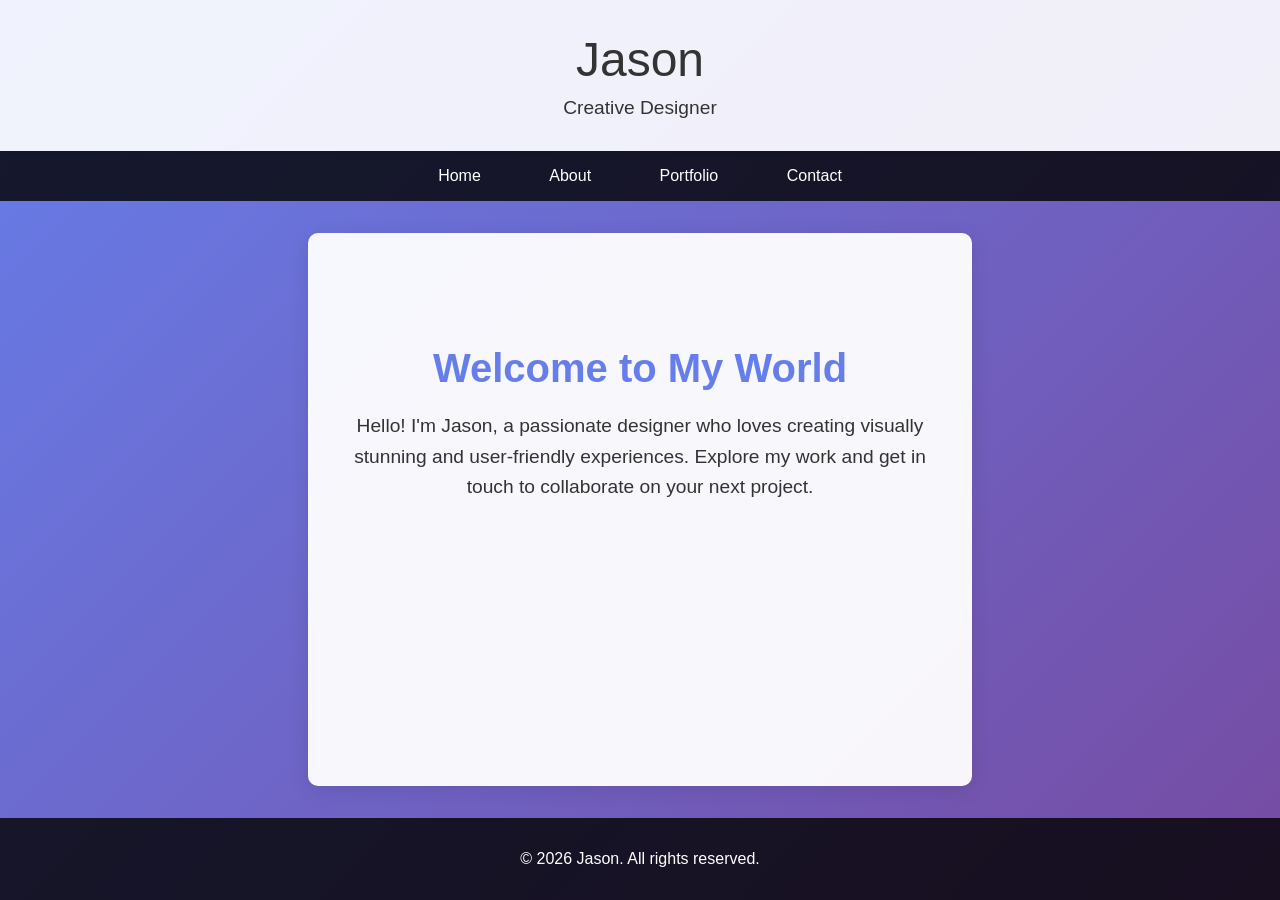
==== index.html @ 3ec3a004 "first commit" ====
<!DOCTYPE html>
<html lang="en">
<head>
    <meta charset="UTF-8">
    <meta name="viewport" content="width=device-width, initial-scale=1.0">
    <title>Jason - Creative Designer</title>
    <link rel="stylesheet" href="styles/styles.css">
</head>
<body>
    <header>
        <h1>Jason</h1>
        <p>Creative Designer</p>
    </header>
    <nav>
        <a href="index.html">Home</a>
        <a href="pages/about.html">About</a>
        <a href="pages/portfolio.html">Portfolio</a>
        <a href="pages/contact.html">Contact</a>
    </nav>
    <main>
        <section class="hero">
            <h2>Welcome to My World</h2>
            <p>Hello! I'm Jason, a passionate designer who loves creating visually stunning and user-friendly experiences. Explore my work and get in touch to collaborate on your next project.</p>
        </section>
    </main>
    <footer>
        <p>&copy; 2026 Jason. All rights reserved.</p>
    </footer>
</body>
</html>
---- styles/styles.css ----
body {
    font-family: 'Segoe UI', Tahoma, Geneva, Verdana, sans-serif;
    margin: 0;
    padding: 0;
    background: linear-gradient(135deg, #667eea 0%, #764ba2 100%);
    color: #333;
    min-height: 100vh;
    display: flex;
    flex-direction: column;
}

header {
    background-color: rgba(255, 255, 255, 0.9);
    color: #333;
    padding: 2em;
    text-align: center;
    box-shadow: 0 2px 10px rgba(0,0,0,0.1);
}

header h1 {
    margin: 0;
    font-size: 3em;
    font-weight: 300;
}

header p {
    font-size: 1.2em;
    margin: 0.5em 0 0 0;
}

nav {
    background-color: rgba(0, 0, 0, 0.8);
    padding: 1em;
    text-align: center;
}

nav a {
    color: white;
    margin: 0 2em;
    text-decoration: none;
    font-weight: 500;
    transition: color 0.3s;
}

nav a:hover {
    color: #667eea;
}

main {
    flex: 1;
    padding: 3em 2em;
    max-width: 1200px;
    margin: 0 auto;
    background-color: rgba(255, 255, 255, 0.95);
    border-radius: 10px;
    margin: 2em auto;
    box-shadow: 0 4px 20px rgba(0,0,0,0.1);
}

footer {
    background-color: rgba(0, 0, 0, 0.8);
    color: white;
    text-align: center;
    padding: 1em;
    margin-top: auto;
}

/* Home Page */
.hero {
    text-align: center;
    padding: 2em 0;
}

.hero h2 {
    font-size: 2.5em;
    margin-bottom: 0.5em;
    color: #667eea;
}

.hero p {
    font-size: 1.2em;
    line-height: 1.6;
    max-width: 600px;
    margin: 0 auto;
}

/* About Page */
.about {
    text-align: center;
    padding: 2em 0;
}

.about h2 {
    font-size: 2.5em;
    margin-bottom: 1em;
    color: #667eea;
}

.about p {
    font-size: 1.1em;
    line-height: 1.6;
    max-width: 800px;
    margin: 0 auto 1em;
}

/* Portfolio Page */
.portfolio {
    text-align: center;
}

.portfolio h2 {
    font-size: 2.5em;
    margin-bottom: 2em;
    color: #667eea;
}

.project {
    margin-bottom: 2em;
    padding: 1em;
    border: 1px solid #ddd;
    border-radius: 5px;
    background-color: #f9f9f9;
}

.project h3 {
    color: #667eea;
}

.project p {
    line-height: 1.6;
}

/* Contact Page */
.contact {
    text-align: center;
    padding: 2em 0;
}

.contact h2 {
    font-size: 2.5em;
    margin-bottom: 1em;
    color: #667eea;
}

.contact p {
    font-size: 1.1em;
    line-height: 1.6;
    margin-bottom: 2em;
}

.contact-info {
    display: inline-block;
    text-align: left;
    background-color: #f9f9f9;
    padding: 2em;
    border-radius: 5px;
    box-shadow: 0 2px 10px rgba(0,0,0,0.1);
}

.contact-info p {
    margin: 0.5em 0;
}

.contact-info a {
    color: #667eea;
    text-decoration: none;
}

.contact-info a:hover {
    text-decoration: underline;
}
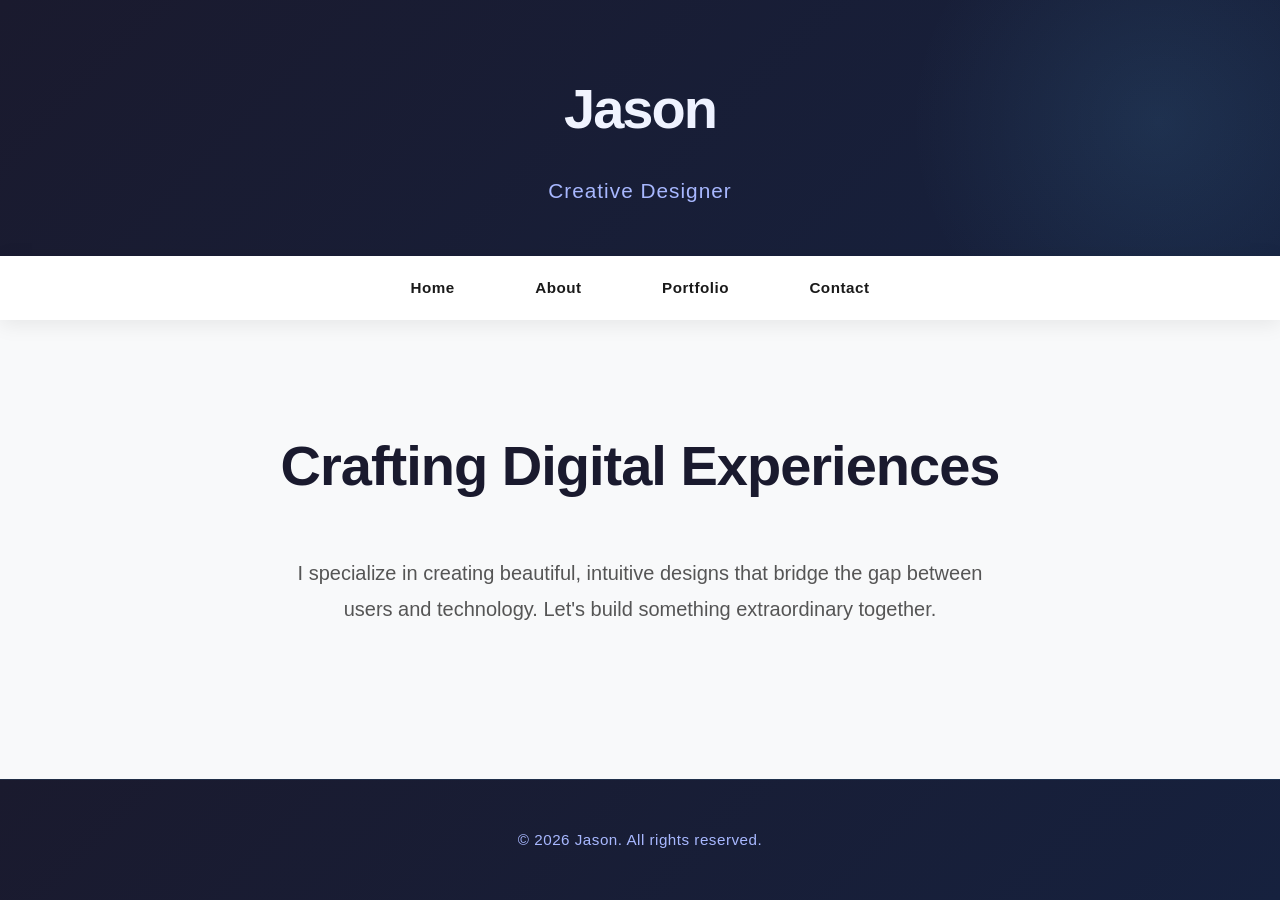
==== commit 01d344ff: "Revamp content and styles across main pages for improved clarity and aesthetics" ====
--- a/index.html
+++ b/index.html
@@ -19,8 +19,8 @@
     </nav>
     <main>
         <section class="hero">
-            <h2>Welcome to My World</h2>
-            <p>Hello! I'm Jason, a passionate designer who loves creating visually stunning and user-friendly experiences. Explore my work and get in touch to collaborate on your next project.</p>
+            <h2>Crafting Digital Experiences</h2>
+            <p>I specialize in creating beautiful, intuitive designs that bridge the gap between users and technology. Let's build something extraordinary together.</p>
         </section>
     </main>
     <footer>
--- a/styles/styles.css
+++ b/styles/styles.css
@@ -1,87 +1,157 @@
-body {
-    font-family: 'Segoe UI', Tahoma, Geneva, Verdana, sans-serif;
+* {
     margin: 0;
     padding: 0;
-    background: linear-gradient(135deg, #667eea 0%, #764ba2 100%);
-    color: #333;
+    box-sizing: border-box;
+}
+
+body {
+    font-family: 'Inter', -apple-system, BlinkMacSystemFont, 'Segoe UI', sans-serif;
+    background-color: #f8f9fa;
+    color: #1a1a1a;
     min-height: 100vh;
     display: flex;
     flex-direction: column;
+    line-height: 1.6;
 }
 
 header {
-    background-color: rgba(255, 255, 255, 0.9);
-    color: #333;
-    padding: 2em;
-    text-align: center;
-    box-shadow: 0 2px 10px rgba(0,0,0,0.1);
+    background: linear-gradient(135deg, #1a1a2e 0%, #16213e 100%);
+    color: white;
+    padding: 4em 2em 3em;
+    text-align: center;
+    box-shadow: 0 10px 40px rgba(0, 0, 0, 0.1);
+    position: relative;
+    overflow: hidden;
+}
+
+header::before {
+    content: '';
+    position: absolute;
+    top: -50%;
+    right: -10%;
+    width: 500px;
+    height: 500px;
+    background: radial-gradient(circle, rgba(100, 200, 255, 0.1) 0%, transparent 70%);
+    border-radius: 50%;
 }
 
 header h1 {
     margin: 0;
-    font-size: 3em;
-    font-weight: 300;
+    font-size: 3.5em;
+    font-weight: 700;
+    letter-spacing: -2px;
+    position: relative;
+    z-index: 1;
+    background: linear-gradient(135deg, #ffffff 0%, #e0e7ff 100%);
+    -webkit-background-clip: text;
+    -webkit-text-fill-color: transparent;
+    background-clip: text;
 }
 
 header p {
-    font-size: 1.2em;
-    margin: 0.5em 0 0 0;
+    font-size: 1.3em;
+    margin: 1em 0 0 0;
+    color: #a8b8ff;
+    font-weight: 300;
+    letter-spacing: 1px;
+    position: relative;
+    z-index: 1;
 }
 
 nav {
-    background-color: rgba(0, 0, 0, 0.8);
-    padding: 1em;
-    text-align: center;
+    background-color: rgba(255, 255, 255, 1);
+    padding: 1.2em 2em;
+    text-align: center;
+    box-shadow: 0 4px 20px rgba(0, 0, 0, 0.08);
+    position: sticky;
+    top: 0;
+    z-index: 100;
 }
 
 nav a {
-    color: white;
-    margin: 0 2em;
+    color: #1a1a1a;
+    margin: 0 2.5em;
     text-decoration: none;
-    font-weight: 500;
-    transition: color 0.3s;
-}
-
-nav a:hover {
-    color: #667eea;
+    font-weight: 600;
+    font-size: 0.95em;
+    transition: all 0.3s cubic-bezier(0.4, 0, 0.2, 1);
+    position: relative;
+    letter-spacing: 0.5px;
+}
+
+nav a::after {
+    content: '';
+    position: absolute;
+    bottom: -4px;
+    left: 50%;
+    width: 0;
+    height: 2px;
+    background: linear-gradient(135deg, #64c8ff 0%, #7c3aed 100%);
+    transition: width 0.3s cubic-bezier(0.4, 0, 0.2, 1), left 0.3s cubic-bezier(0.4, 0, 0.2, 1);
+    transform: translateX(-50%);
+}
+
+nav a:hover::after {
+    width: 100%;
+    left: 50%;
 }
 
 main {
     flex: 1;
+    padding: 4em 2em;
+    max-width: 1100px;
+    margin: 0 auto;
+    width: 100%;
+    animation: fadeIn 0.6s ease-out;
+}
+
+@keyframes fadeIn {
+    from {
+        opacity: 0;
+        transform: translateY(20px);
+    }
+    to {
+        opacity: 1;
+        transform: translateY(0);
+    }
+}
+
+footer {
+    background: linear-gradient(135deg, #1a1a2e 0%, #16213e 100%);
+    color: #a8b8ff;
+    text-align: center;
     padding: 3em 2em;
-    max-width: 1200px;
-    margin: 0 auto;
-    background-color: rgba(255, 255, 255, 0.95);
-    border-radius: 10px;
-    margin: 2em auto;
-    box-shadow: 0 4px 20px rgba(0,0,0,0.1);
-}
-
-footer {
-    background-color: rgba(0, 0, 0, 0.8);
-    color: white;
-    text-align: center;
-    padding: 1em;
     margin-top: auto;
+    border-top: 1px solid rgba(100, 200, 255, 0.1);
+}
+
+footer p {
+    font-size: 0.95em;
+    letter-spacing: 0.5px;
 }
 
 /* Home Page */
 .hero {
     text-align: center;
-    padding: 2em 0;
+    padding: 3em 0;
 }
 
 .hero h2 {
-    font-size: 2.5em;
-    margin-bottom: 0.5em;
-    color: #667eea;
+    font-size: 3.5em;
+    margin-bottom: 1em;
+    color: #1a1a2e;
+    font-weight: 700;
+    letter-spacing: -1px;
+    line-height: 1.2;
 }
 
 .hero p {
-    font-size: 1.2em;
-    line-height: 1.6;
-    max-width: 600px;
+    font-size: 1.25em;
+    line-height: 1.8;
+    max-width: 700px;
     margin: 0 auto;
+    color: #555;
+    font-weight: 300;
 }
 
 /* About Page */
@@ -91,16 +161,20 @@
 }
 
 .about h2 {
-    font-size: 2.5em;
-    margin-bottom: 1em;
-    color: #667eea;
+    font-size: 3.5em;
+    margin-bottom: 2em;
+    color: #1a1a2e;
+    font-weight: 700;
+    letter-spacing: -1px;
 }
 
 .about p {
     font-size: 1.1em;
-    line-height: 1.6;
+    line-height: 1.8;
     max-width: 800px;
-    margin: 0 auto 1em;
+    margin: 0 auto 1.5em;
+    color: #555;
+    font-weight: 300;
 }
 
 /* Portfolio Page */
@@ -109,25 +183,49 @@
 }
 
 .portfolio h2 {
-    font-size: 2.5em;
-    margin-bottom: 2em;
-    color: #667eea;
+    font-size: 3.5em;
+    margin-bottom: 3em;
+    color: #1a1a2e;
+    font-weight: 700;
+    letter-spacing: -1px;
+}
+
+.projects-grid {
+    display: grid;
+    grid-template-columns: repeat(auto-fit, minmax(350px, 1fr));
+    gap: 2.5em;
+    margin-top: 2em;
 }
 
 .project {
-    margin-bottom: 2em;
-    padding: 1em;
-    border: 1px solid #ddd;
-    border-radius: 5px;
-    background-color: #f9f9f9;
+    background: white;
+    padding: 2.5em;
+    border-radius: 12px;
+    box-shadow: 0 4px 20px rgba(0, 0, 0, 0.08);
+    transition: all 0.3s cubic-bezier(0.4, 0, 0.2, 1);
+    border: 1px solid rgba(100, 200, 255, 0.1);
+    text-align: left;
+}
+
+.project:hover {
+    transform: translateY(-8px);
+    box-shadow: 0 12px 40px rgba(0, 0, 0, 0.15);
+    border-color: rgba(100, 200, 255, 0.3);
 }
 
 .project h3 {
-    color: #667eea;
+    color: #1a1a2e;
+    font-size: 1.4em;
+    font-weight: 700;
+    margin-bottom: 1em;
+    letter-spacing: -0.5px;
 }
 
 .project p {
-    line-height: 1.6;
+    line-height: 1.8;
+    color: #666;
+    font-size: 1em;
+    font-weight: 300;
 }
 
 /* Contact Page */
@@ -137,35 +235,54 @@
 }
 
 .contact h2 {
-    font-size: 2.5em;
-    margin-bottom: 1em;
-    color: #667eea;
+    font-size: 3.5em;
+    margin-bottom: 1.5em;
+    color: #1a1a2e;
+    font-weight: 700;
+    letter-spacing: -1px;
 }
 
 .contact p {
-    font-size: 1.1em;
-    line-height: 1.6;
-    margin-bottom: 2em;
+    font-size: 1.15em;
+    line-height: 1.8;
+    margin-bottom: 3em;
+    color: #666;
+    font-weight: 300;
+    max-width: 700px;
+    margin-left: auto;
+    margin-right: auto;
 }
 
 .contact-info {
     display: inline-block;
     text-align: left;
-    background-color: #f9f9f9;
-    padding: 2em;
-    border-radius: 5px;
-    box-shadow: 0 2px 10px rgba(0,0,0,0.1);
+    background: white;
+    padding: 3em;
+    border-radius: 12px;
+    box-shadow: 0 4px 20px rgba(0, 0, 0, 0.08);
+    border: 1px solid rgba(100, 200, 255, 0.1);
+    min-width: 350px;
 }
 
 .contact-info p {
-    margin: 0.5em 0;
+    margin: 1.2em 0;
+    font-size: 1.05em;
+    color: #555;
+}
+
+.contact-info strong {
+    color: #1a1a2e;
+    font-weight: 700;
 }
 
 .contact-info a {
-    color: #667eea;
+    color: #7c3aed;
     text-decoration: none;
+    font-weight: 600;
+    transition: all 0.3s ease;
 }
 
 .contact-info a:hover {
+    color: #64c8ff;
     text-decoration: underline;
 }
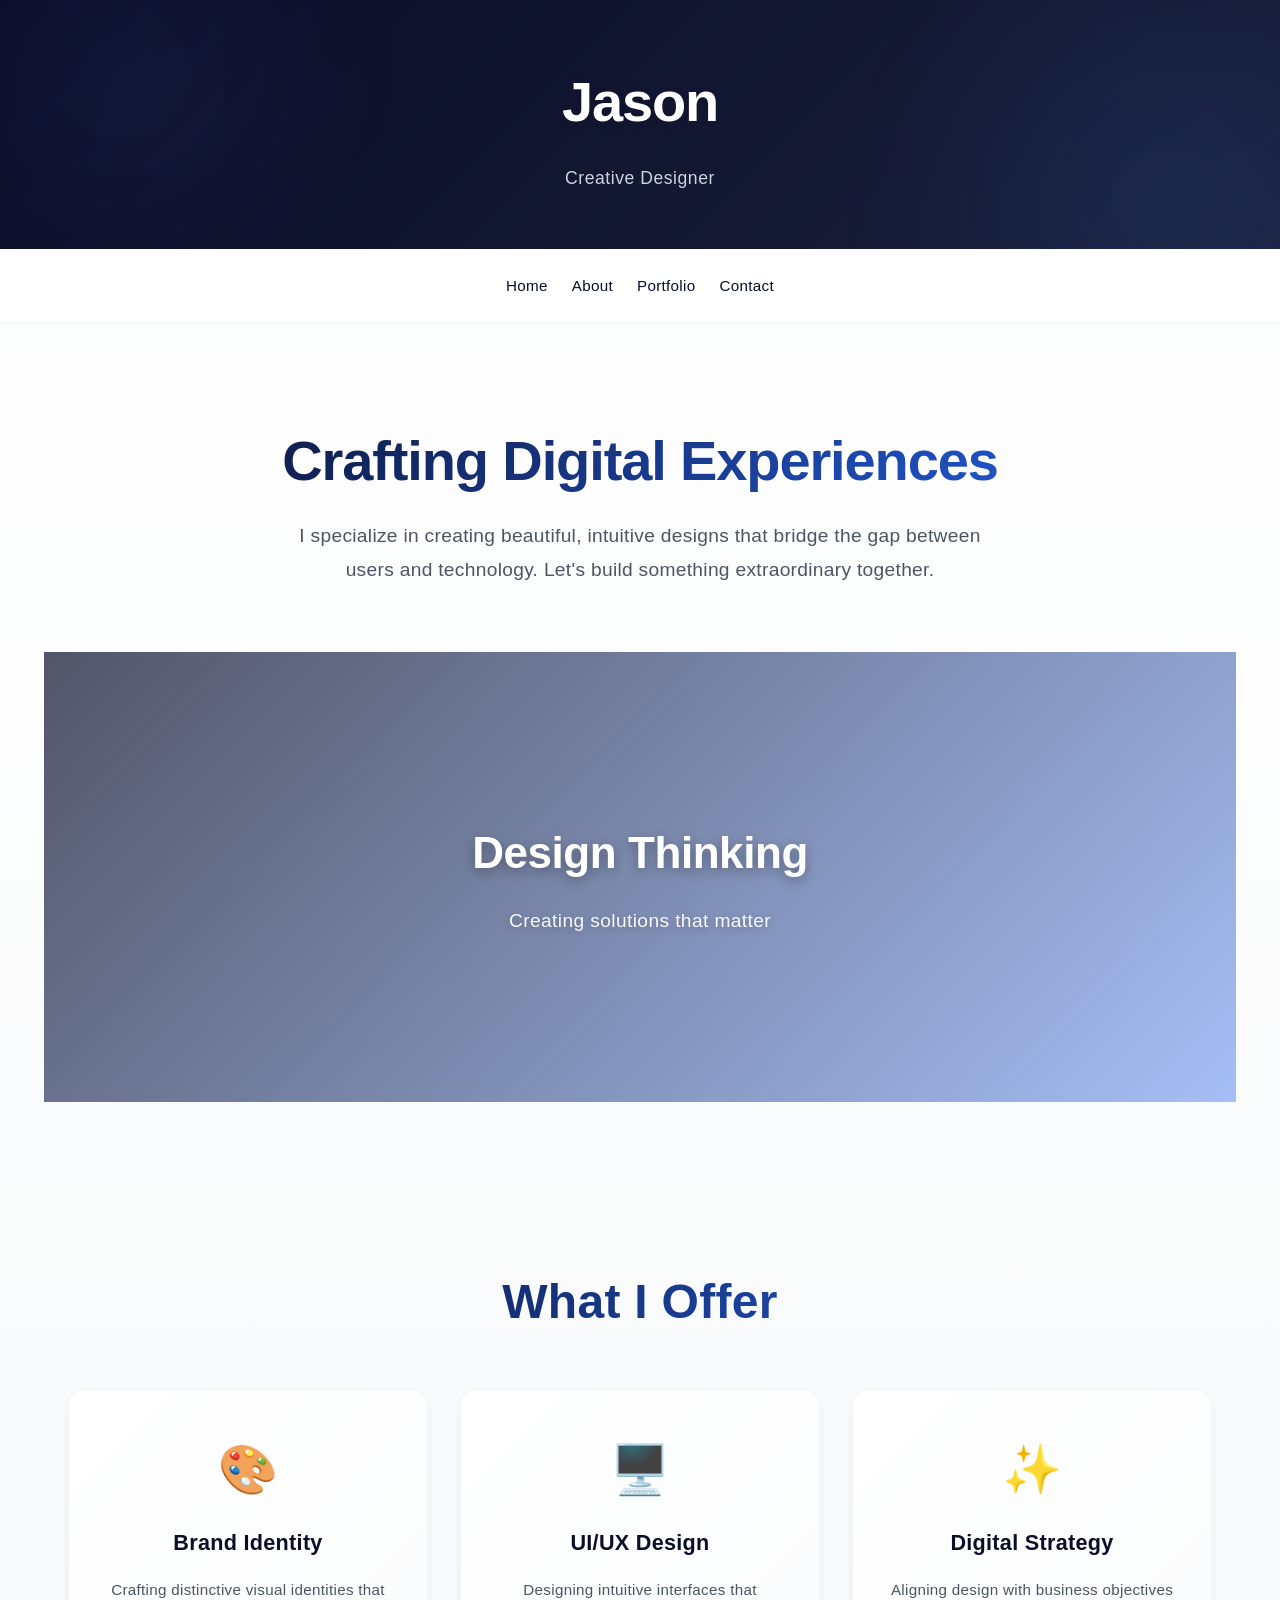
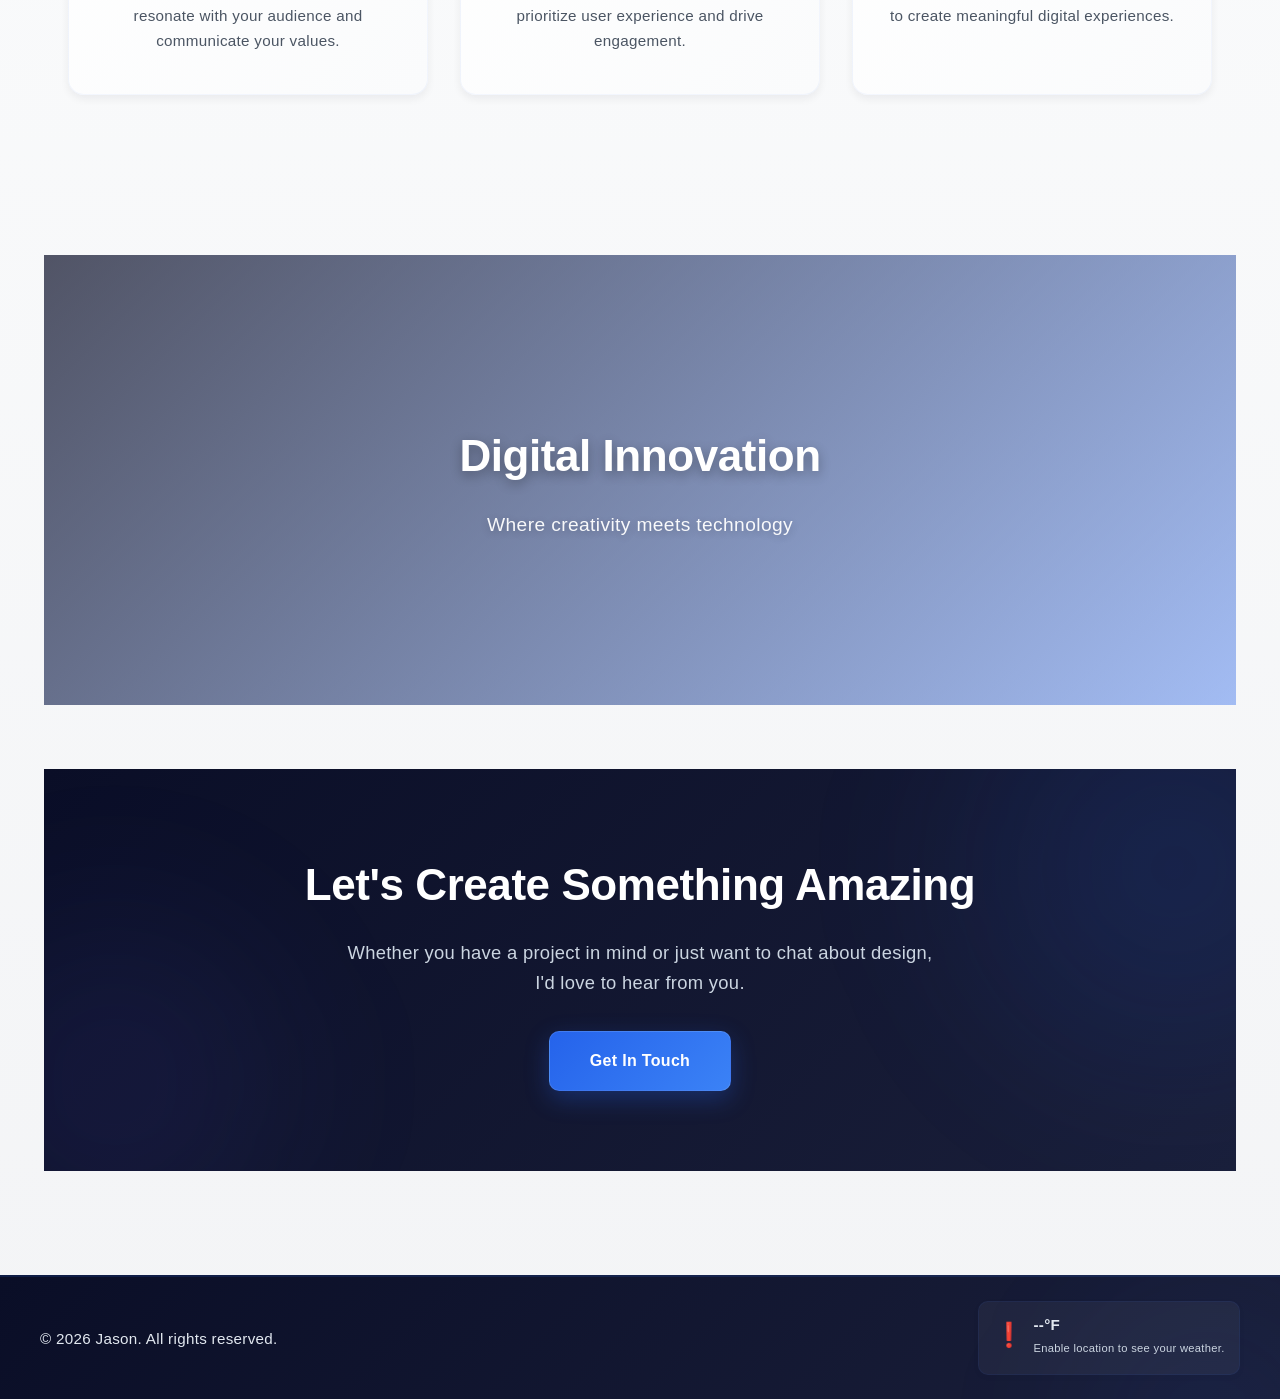
==== commit 96d895bd: "feat: enhance styles and add parallax scrolling effect - Updated CSS variables for improved color sc" ====
--- a/index.html
+++ b/index.html
@@ -22,9 +22,57 @@
             <h2>Crafting Digital Experiences</h2>
             <p>I specialize in creating beautiful, intuitive designs that bridge the gap between users and technology. Let's build something extraordinary together.</p>
         </section>
+
+        <!-- Parallax Section 1 -->
+        <section class="parallax-section" style="background-image: url('https://images.unsplash.com/photo-1561070791-2526d30994b5?w=1200&h=600&fit=crop');">
+            <div class="parallax-overlay"></div>
+            <div class="parallax-content">
+                <h3>Design Thinking</h3>
+                <p>Creating solutions that matter</p>
+            </div>
+        </section>
+
+        <!-- Services Overview -->
+        <section class="services-overview">
+            <h2>What I Offer</h2>
+            <div class="services-grid">
+                <div class="service-card">
+                    <div class="service-icon">🎨</div>
+                    <h3>Brand Identity</h3>
+                    <p>Crafting distinctive visual identities that resonate with your audience and communicate your values.</p>
+                </div>
+                <div class="service-card">
+                    <div class="service-icon">🖥️</div>
+                    <h3>UI/UX Design</h3>
+                    <p>Designing intuitive interfaces that prioritize user experience and drive engagement.</p>
+                </div>
+                <div class="service-card">
+                    <div class="service-icon">✨</div>
+                    <h3>Digital Strategy</h3>
+                    <p>Aligning design with business objectives to create meaningful digital experiences.</p>
+                </div>
+            </div>
+        </section>
+
+        <!-- Parallax Section 2 -->
+        <section class="parallax-section" style="background-image: url('https://images.unsplash.com/photo-1552664730-d307ca884978?w=1200&h=600&fit=crop');">
+            <div class="parallax-overlay"></div>
+            <div class="parallax-content">
+                <h3>Digital Innovation</h3>
+                <p>Where creativity meets technology</p>
+            </div>
+        </section>
+
+        <!-- CTA Section -->
+        <section class="cta-section">
+            <h2>Let's Create Something Amazing</h2>
+            <p>Whether you have a project in mind or just want to chat about design, I'd love to hear from you.</p>
+            <a href="pages/contact.html" class="cta-button">Get In Touch</a>
+        </section>
     </main>
-    <footer>
-        <p>&copy; 2026 Jason. All rights reserved.</p>
-    </footer>
+
+    <div id="footer-placeholder"></div>
+    <script src="scripts/footer-loader.js" defer></script>
+    <script src="scripts/parallax.js" defer></script>
 </body>
 </html>
--- a/styles/styles.css
+++ b/styles/styles.css
@@ -1,25 +1,47 @@
+:root {
+    --primary: #ffffff;
+    --secondary: #fafbfc;
+    --accent: #2563eb;
+    --accent-light: #3b82f6;
+    --accent-subtle: #eff6ff;
+    --text-primary: #0a0e27;
+    --text-secondary: #4b5563;
+    --text-tertiary: #7a8290;
+    --border: #e5e7eb;
+    --border-light: #f3f4f6;
+    --shadow-sm: 0 1px 2px 0 rgba(10, 14, 39, 0.03);
+    --shadow-md: 0 4px 8px rgba(10, 14, 39, 0.06);
+    --shadow-lg: 0 12px 24px rgba(10, 14, 39, 0.1);
+    --shadow-xl: 0 20px 40px rgba(10, 14, 39, 0.12);
+    --transition: all 0.35s cubic-bezier(0.4, 0, 0.2, 1);
+}
+
 * {
     margin: 0;
     padding: 0;
     box-sizing: border-box;
 }
 
+html {
+    scroll-behavior: smooth;
+}
+
 body {
-    font-family: 'Inter', -apple-system, BlinkMacSystemFont, 'Segoe UI', sans-serif;
-    background-color: #f8f9fa;
-    color: #1a1a1a;
+    font-family: -apple-system, BlinkMacSystemFont, 'Segoe UI', 'Roboto', 'Helvetica Neue', sans-serif;
+    background: linear-gradient(180deg, #ffffff 0%, #f9fafb 50%, #f3f4f6 100%);
+    color: var(--text-primary);
     min-height: 100vh;
     display: flex;
     flex-direction: column;
-    line-height: 1.6;
+    line-height: 1.65;
+    letter-spacing: 0.3px;
 }
 
 header {
-    background: linear-gradient(135deg, #1a1a2e 0%, #16213e 100%);
+    background: linear-gradient(135deg, #0a0e27 0%, #1a1f3a 100%);
     color: white;
-    padding: 4em 2em 3em;
-    text-align: center;
-    box-shadow: 0 10px 40px rgba(0, 0, 0, 0.1);
+    padding: 3.5rem 1.5rem;
+    text-align: center;
     position: relative;
     overflow: hidden;
 }
@@ -27,154 +49,186 @@
 header::before {
     content: '';
     position: absolute;
-    top: -50%;
-    right: -10%;
+    top: -40%;
+    right: -15%;
+    width: 600px;
+    height: 600px;
+    background: radial-gradient(circle, rgba(59, 130, 246, 0.12) 0%, transparent 70%);
+    border-radius: 50%;
+    filter: blur(40px);
+}
+
+header::after {
+    content: '';
+    position: absolute;
+    bottom: -30%;
+    left: -10%;
     width: 500px;
     height: 500px;
-    background: radial-gradient(circle, rgba(100, 200, 255, 0.1) 0%, transparent 70%);
+    background: radial-gradient(circle, rgba(99, 102, 241, 0.08) 0%, transparent 70%);
     border-radius: 50%;
+    filter: blur(40px);
 }
 
 header h1 {
     margin: 0;
-    font-size: 3.5em;
-    font-weight: 700;
-    letter-spacing: -2px;
+    font-size: clamp(2rem, 5vw, 3.5rem);
+    font-weight: 800;
+    letter-spacing: -0.02em;
     position: relative;
     z-index: 1;
-    background: linear-gradient(135deg, #ffffff 0%, #e0e7ff 100%);
+    color: #ffffff;
+    text-shadow: 0 2px 8px rgba(0, 0, 0, 0.1);
+}
+
+header p {
+    font-size: clamp(0.95rem, 2.5vw, 1.1rem);
+    margin: 1rem 0 0 0;
+    color: #cbd5e1;
+    font-weight: 400;
+    letter-spacing: 0.03em;
+    position: relative;
+    z-index: 1;
+}
+
+nav {
+    background-color: var(--primary);
+    padding: 1rem 1.5rem;
+    box-shadow: var(--shadow-sm);
+    position: sticky;
+    top: 0;
+    z-index: 100;
+    border-bottom: 1px solid var(--border-light);
+    backdrop-filter: blur(10px);
+}
+
+nav {
+    display: flex;
+    justify-content: center;
+    flex-wrap: wrap;
+    gap: 1.5rem;
+}
+
+nav a {
+    color: var(--text-primary);
+    text-decoration: none;
+    font-weight: 500;
+    font-size: 0.95rem;
+    transition: var(--transition);
+    position: relative;
+    padding: 0.5rem 0;
+    letter-spacing: 0.02em;
+}
+
+nav a::after {
+    content: '';
+    position: absolute;
+    bottom: -6px;
+    left: 50%;
+    width: 0;
+    height: 2.5px;
+    background: linear-gradient(90deg, #2563eb 0%, #3b82f6 100%);
+    transition: width 0.35s cubic-bezier(0.4, 0, 0.2, 1), left 0.35s cubic-bezier(0.4, 0, 0.2, 1);
+    transform: translateX(-50%);
+    border-radius: 2px;
+}
+
+nav a:hover {
+    color: var(--accent);
+}
+
+nav a:hover::after {
+    width: 100%;
+    left: 50%;
+}
+
+main {
+    flex: 1;
+    padding: 2.5rem 1.5rem;
+    max-width: 1240px;
+    margin: 0 auto;
+    width: 100%;
+    animation: fadeInUp 0.6s ease-out;
+}
+
+@keyframes fadeInUp {
+    from {
+        opacity: 0;
+        transform: translateY(20px);
+    }
+    to {
+        opacity: 1;
+        transform: translateY(0);
+    }
+}
+
+footer {
+    background: linear-gradient(135deg, #0a0e27 0%, #1a1f3a 100%);
+    color: #cbd5e1;
+    padding: 2.5rem 1.5rem;
+    margin-top: auto;
+    border-top: 1px solid rgba(59, 130, 246, 0.15);
+}
+
+footer p {
+    font-size: 0.9rem;
+    letter-spacing: 0.02em;
+}
+
+/* Home Page */
+.hero {
+    text-align: center;
+    padding: 2.5rem 0;
+    margin: 1.5rem 0;
+}
+
+.hero h2 {
+    font-size: clamp(1.75rem, 6vw, 3.5rem);
+    margin-bottom: 1.5rem;
+    color: var(--text-primary);
+    font-weight: 800;
+    letter-spacing: -0.02em;
+    line-height: 1.2;
+    background: linear-gradient(135deg, #0a0e27 0%, #2563eb 100%);
     -webkit-background-clip: text;
     -webkit-text-fill-color: transparent;
     background-clip: text;
 }
 
-header p {
-    font-size: 1.3em;
-    margin: 1em 0 0 0;
-    color: #a8b8ff;
-    font-weight: 300;
-    letter-spacing: 1px;
-    position: relative;
-    z-index: 1;
-}
-
-nav {
-    background-color: rgba(255, 255, 255, 1);
-    padding: 1.2em 2em;
-    text-align: center;
-    box-shadow: 0 4px 20px rgba(0, 0, 0, 0.08);
-    position: sticky;
-    top: 0;
-    z-index: 100;
-}
-
-nav a {
-    color: #1a1a1a;
-    margin: 0 2.5em;
-    text-decoration: none;
-    font-weight: 600;
-    font-size: 0.95em;
-    transition: all 0.3s cubic-bezier(0.4, 0, 0.2, 1);
-    position: relative;
-    letter-spacing: 0.5px;
-}
-
-nav a::after {
-    content: '';
-    position: absolute;
-    bottom: -4px;
-    left: 50%;
-    width: 0;
-    height: 2px;
-    background: linear-gradient(135deg, #64c8ff 0%, #7c3aed 100%);
-    transition: width 0.3s cubic-bezier(0.4, 0, 0.2, 1), left 0.3s cubic-bezier(0.4, 0, 0.2, 1);
-    transform: translateX(-50%);
-}
-
-nav a:hover::after {
-    width: 100%;
-    left: 50%;
-}
-
-main {
-    flex: 1;
-    padding: 4em 2em;
-    max-width: 1100px;
-    margin: 0 auto;
-    width: 100%;
-    animation: fadeIn 0.6s ease-out;
-}
-
-@keyframes fadeIn {
-    from {
-        opacity: 0;
-        transform: translateY(20px);
-    }
-    to {
-        opacity: 1;
-        transform: translateY(0);
-    }
-}
-
-footer {
-    background: linear-gradient(135deg, #1a1a2e 0%, #16213e 100%);
-    color: #a8b8ff;
-    text-align: center;
-    padding: 3em 2em;
-    margin-top: auto;
-    border-top: 1px solid rgba(100, 200, 255, 0.1);
-}
-
-footer p {
-    font-size: 0.95em;
-    letter-spacing: 0.5px;
-}
-
-/* Home Page */
-.hero {
-    text-align: center;
-    padding: 3em 0;
-}
-
-.hero h2 {
-    font-size: 3.5em;
-    margin-bottom: 1em;
-    color: #1a1a2e;
-    font-weight: 700;
-    letter-spacing: -1px;
-    line-height: 1.2;
-}
-
 .hero p {
-    font-size: 1.25em;
+    font-size: clamp(1rem, 2vw, 1.2rem);
     line-height: 1.8;
     max-width: 700px;
     margin: 0 auto;
-    color: #555;
-    font-weight: 300;
+    color: var(--text-secondary);
+    font-weight: 400;
 }
 
 /* About Page */
 .about {
     text-align: center;
-    padding: 2em 0;
+    padding: 1.5rem 0;
 }
 
 .about h2 {
-    font-size: 3.5em;
-    margin-bottom: 2em;
-    color: #1a1a2e;
-    font-weight: 700;
-    letter-spacing: -1px;
+    font-size: clamp(1.75rem, 6vw, 3.5rem);
+    margin-bottom: 2.5rem;
+    color: var(--text-primary);
+    font-weight: 800;
+    letter-spacing: -0.02em;
+    background: linear-gradient(135deg, #0a0e27 0%, #2563eb 100%);
+    -webkit-background-clip: text;
+    -webkit-text-fill-color: transparent;
+    background-clip: text;
 }
 
 .about p {
-    font-size: 1.1em;
-    line-height: 1.8;
-    max-width: 800px;
-    margin: 0 auto 1.5em;
-    color: #555;
-    font-weight: 300;
+    font-size: clamp(1rem, 1.5vw, 1.1rem);
+    line-height: 1.85;
+    max-width: 820px;
+    margin: 0 auto 1.5rem;
+    color: var(--text-secondary);
+    font-weight: 400;
 }
 
 /* Portfolio Page */
@@ -183,72 +237,98 @@
 }
 
 .portfolio h2 {
-    font-size: 3.5em;
-    margin-bottom: 3em;
-    color: #1a1a2e;
-    font-weight: 700;
-    letter-spacing: -1px;
+    font-size: clamp(1.75rem, 6vw, 3.5rem);
+    margin-bottom: 2.5rem;
+    color: var(--text-primary);
+    font-weight: 800;
+    letter-spacing: -0.02em;
+    background: linear-gradient(135deg, #0a0e27 0%, #2563eb 100%);
+    -webkit-background-clip: text;
+    -webkit-text-fill-color: transparent;
+    background-clip: text;
 }
 
 .projects-grid {
     display: grid;
-    grid-template-columns: repeat(auto-fit, minmax(350px, 1fr));
-    gap: 2.5em;
-    margin-top: 2em;
+    grid-template-columns: repeat(auto-fit, minmax(320px, 1fr));
+    gap: 2rem;
+    margin-top: 2rem;
 }
 
 .project {
-    background: white;
-    padding: 2.5em;
-    border-radius: 12px;
-    box-shadow: 0 4px 20px rgba(0, 0, 0, 0.08);
-    transition: all 0.3s cubic-bezier(0.4, 0, 0.2, 1);
-    border: 1px solid rgba(100, 200, 255, 0.1);
+    background: var(--primary);
+    padding: 2.5rem;
+    border-radius: 20px;
+    box-shadow: var(--shadow-md);
+    transition: var(--transition);
+    border: 1px solid var(--border);
     text-align: left;
+    position: relative;
+    overflow: hidden;
+}
+
+.project::before {
+    content: '';
+    position: absolute;
+    top: 0;
+    left: 0;
+    right: 0;
+    height: 4px;
+    background: linear-gradient(90deg, #2563eb, #3b82f6);
+    opacity: 0;
+    transition: opacity 0.35s ease;
 }
 
 .project:hover {
     transform: translateY(-8px);
-    box-shadow: 0 12px 40px rgba(0, 0, 0, 0.15);
-    border-color: rgba(100, 200, 255, 0.3);
+    box-shadow: var(--shadow-xl);
+    border-color: var(--accent-light);
+}
+
+.project:hover::before {
+    opacity: 1;
 }
 
 .project h3 {
-    color: #1a1a2e;
-    font-size: 1.4em;
+    color: var(--text-primary);
+    font-size: clamp(1.1rem, 2vw, 1.4rem);
     font-weight: 700;
-    margin-bottom: 1em;
-    letter-spacing: -0.5px;
+    margin-bottom: 1rem;
+    letter-spacing: -0.01em;
 }
 
 .project p {
     line-height: 1.8;
-    color: #666;
-    font-size: 1em;
-    font-weight: 300;
+    color: var(--text-secondary);
+    font-size: 0.95rem;
+    font-weight: 400;
 }
 
 /* Contact Page */
 .contact {
     text-align: center;
-    padding: 2em 0;
+    padding: 1.5rem 0;
 }
 
 .contact h2 {
-    font-size: 3.5em;
-    margin-bottom: 1.5em;
-    color: #1a1a2e;
-    font-weight: 700;
-    letter-spacing: -1px;
+    font-size: clamp(1.75rem, 6vw, 3.5rem);
+    margin-bottom: 1.5rem;
+    color: var(--text-primary);
+    font-weight: 800;
+    letter-spacing: -0.02em;
+    background: linear-gradient(135deg, #0a0e27 0%, #2563eb 100%);
+    -webkit-background-clip: text;
+    -webkit-text-fill-color: transparent;
+    background-clip: text;
 }
 
 .contact p {
-    font-size: 1.15em;
+    font-size: clamp(1rem, 1.5vw, 1.1rem);
     line-height: 1.8;
-    margin-bottom: 3em;
-    color: #666;
-    font-weight: 300;
-    max-width: 700px;
+    margin-bottom: 2.5rem;
+    color: var(--text-secondary);
+    font-weight: 400;
+    max-width: 720px;
     margin-left: auto;
     margin-right: auto;
 }
@@ -256,33 +336,667 @@
 .contact-info {
     display: inline-block;
     text-align: left;
-    background: white;
-    padding: 3em;
-    border-radius: 12px;
-    box-shadow: 0 4px 20px rgba(0, 0, 0, 0.08);
-    border: 1px solid rgba(100, 200, 255, 0.1);
-    min-width: 350px;
+    background: var(--primary);
+    padding: 2.5rem;
+    border-radius: 20px;
+    box-shadow: var(--shadow-md);
+    border: 1px solid var(--border);
+    min-width: 280px;
+    max-width: 100%;
+    transition: var(--transition);
+}
+
+.contact-info:hover {
+    box-shadow: var(--shadow-lg);
+    border-color: var(--accent-light);
 }
 
 .contact-info p {
-    margin: 1.2em 0;
-    font-size: 1.05em;
-    color: #555;
+    margin: 1.5rem 0;
+    font-size: 1rem;
+    color: var(--text-secondary);
 }
 
 .contact-info strong {
-    color: #1a1a2e;
-    font-weight: 700;
+    color: var(--text-primary);
+    font-weight: 600;
 }
 
 .contact-info a {
-    color: #7c3aed;
+    color: var(--accent);
     text-decoration: none;
     font-weight: 600;
-    transition: all 0.3s ease;
+    transition: var(--transition);
+    position: relative;
+}
+
+.contact-info a::after {
+    content: '';
+    position: absolute;
+    bottom: -2px;
+    left: 0;
+    width: 0;
+    height: 2px;
+    background: linear-gradient(90deg, #2563eb, #3b82f6);
+    transition: width 0.35s ease;
 }
 
 .contact-info a:hover {
-    color: #64c8ff;
-    text-decoration: underline;
-}
+    color: var(--accent-light);
+}
+
+.contact-info a:hover::after {
+    width: 100%;
+}
+
+/* Responsive Design */
+@media (max-width: 768px) {
+    header {
+        padding: 2.5rem 1rem;
+    }
+
+    header h1 {
+        font-size: 2rem;
+    }
+
+    header p {
+        font-size: 1rem;
+    }
+
+    nav {
+        padding: 0.75rem 1rem;
+        gap: 1rem;
+    }
+
+    nav a {
+        font-size: 0.9rem;
+        padding: 0.4rem 0;
+    }
+
+    main {
+        padding: 2rem 1rem;
+    }
+
+    .hero {
+        padding: 1.5rem 0;
+    }
+
+    .about {
+        padding: 0.5rem 0;
+    }
+
+    .projects-grid {
+        gap: 1.5rem;
+    }
+
+    .project {
+        padding: 1.75rem;
+        border-radius: 16px;
+    }
+
+    .contact-info {
+        padding: 2rem;
+        min-width: auto;
+        border-radius: 16px;
+    }
+}
+
+@media (max-width: 480px) {
+    header {
+        padding: 2rem 1rem;
+    }
+
+    header h1 {
+        font-size: 1.75rem;
+    }
+
+    header p {
+        font-size: 0.9rem;
+        margin-top: 0.5rem;
+    }
+
+    nav {
+        padding: 0.75rem 0.75rem;
+        gap: 0.75rem;
+    }
+
+    nav a {
+        font-size: 0.85rem;
+        margin: 0;
+        padding: 0.35rem 0.25rem;
+    }
+
+    main {
+        padding: 1.5rem 0.75rem;
+    }
+
+    .hero h2,
+    .about h2,
+    .portfolio h2,
+    .contact h2 {
+        font-size: 1.5rem;
+    }
+
+    .hero p,
+    .about p,
+    .contact p {
+        font-size: 0.95rem;
+    }
+
+    .projects-grid {
+        grid-template-columns: 1fr;
+        gap: 1.25rem;
+    }
+
+    .project {
+        padding: 1.25rem;
+        border-radius: 14px;
+    }
+
+    .project h3 {
+        font-size: 1.1rem;
+    }
+
+    .contact-info {
+        padding: 1.5rem;
+        border-radius: 14px;
+    }
+
+    footer {
+        padding: 1.5rem 1rem;
+    }
+}
+
+/* ============================================
+   PARALLAX SCROLLING SECTIONS
+   ============================================ */
+.parallax-section {
+    position: relative;
+    height: 50vh;
+    display: flex;
+    align-items: center;
+    justify-content: center;
+    background-attachment: fixed;
+    background-position: center;
+    background-repeat: no-repeat;
+    background-size: cover;
+    overflow: hidden;
+}
+
+.parallax-overlay {
+    position: absolute;
+    top: 0;
+    left: 0;
+    width: 100%;
+    height: 100%;
+    background: linear-gradient(135deg, rgba(10, 14, 39, 0.7) 0%, rgba(37, 99, 235, 0.4) 100%);
+    z-index: 1;
+}
+
+.parallax-content {
+    position: relative;
+    z-index: 2;
+    text-align: center;
+    color: white;
+    animation: fadeInUp 0.8s cubic-bezier(0.4, 0, 0.2, 1);
+}
+
+.parallax-content h3 {
+    font-size: clamp(1.75rem, 4vw, 2.75rem);
+    font-weight: 800;
+    margin: 0 0 1rem 0;
+    letter-spacing: -0.01em;
+    text-shadow: 0 4px 12px rgba(0, 0, 0, 0.3);
+}
+
+.parallax-content p {
+    font-size: clamp(0.95rem, 2vw, 1.2rem);
+    color: rgba(255, 255, 255, 0.95);
+    margin: 0;
+    font-weight: 300;
+    letter-spacing: 0.02em;
+    text-shadow: 0 2px 8px rgba(0, 0, 0, 0.2);
+}
+
+.hero-image {
+    height: 60vh;
+}
+
+/* ============================================
+   SERVICES OVERVIEW SECTION
+   ============================================ */
+.services-overview {
+    max-width: 1200px;
+    margin: 6rem auto;
+    padding: 4rem 1.5rem;
+    text-align: center;
+}
+
+.services-overview h2 {
+    font-size: clamp(2rem, 4vw, 3rem);
+    margin-bottom: 3rem;
+    background: linear-gradient(135deg, #0a0e27 0%, #2563eb 100%);
+    -webkit-background-clip: text;
+    -webkit-text-fill-color: transparent;
+    background-clip: text;
+}
+
+.services-grid {
+    display: grid;
+    grid-template-columns: repeat(auto-fit, minmax(300px, 1fr));
+    gap: 2rem;
+    margin-top: 3rem;
+}
+
+.service-card {
+    background: linear-gradient(135deg, #ffffff 0%, #fafbfc 100%);
+    padding: 2.5rem 2rem;
+    border-radius: 16px;
+    box-shadow: var(--shadow-md);
+    border: 1px solid rgba(37, 99, 235, 0.05);
+    transition: all 0.4s cubic-bezier(0.4, 0, 0.2, 1);
+    text-align: center;
+}
+
+.service-card:hover {
+    transform: translateY(-8px);
+    box-shadow: var(--shadow-lg);
+    border-color: rgba(37, 99, 235, 0.15);
+}
+
+.service-icon {
+    font-size: 3rem;
+    margin-bottom: 1rem;
+    display: block;
+}
+
+.service-card h3 {
+    font-size: 1.35rem;
+    color: #0a0e27;
+    margin-bottom: 1rem;
+    font-weight: 700;
+}
+
+.service-card p {
+    font-size: 0.95rem;
+    color: #4b5563;
+    line-height: 1.7;
+}
+
+/* ============================================
+   CTA SECTION
+   ============================================ */
+.cta-section {
+    background: linear-gradient(135deg, #0a0e27 0%, #1a1f3a 100%);
+    color: white;
+    padding: 5rem 1.5rem;
+    text-align: center;
+    margin: 4rem 0;
+    position: relative;
+    overflow: hidden;
+}
+
+.cta-section::before {
+    content: '';
+    position: absolute;
+    top: -50%;
+    right: -20%;
+    width: 600px;
+    height: 600px;
+    background: radial-gradient(circle, rgba(37, 99, 235, 0.15) 0%, transparent 70%);
+    border-radius: 50%;
+    filter: blur(60px);
+}
+
+.cta-section::after {
+    content: '';
+    position: absolute;
+    bottom: -40%;
+    left: -15%;
+    width: 500px;
+    height: 500px;
+    background: radial-gradient(circle, rgba(99, 102, 241, 0.1) 0%, transparent 70%);
+    border-radius: 50%;
+    filter: blur(60px);
+}
+
+.cta-section h2 {
+    position: relative;
+    z-index: 1;
+    font-size: clamp(1.75rem, 4vw, 2.75rem);
+    margin-bottom: 1rem;
+    font-weight: 800;
+    letter-spacing: -0.01em;
+}
+
+.cta-section p {
+    position: relative;
+    z-index: 1;
+    font-size: clamp(1rem, 1.5vw, 1.15rem);
+    max-width: 600px;
+    margin: 0 auto 2rem;
+    color: #cbd5e1;
+    font-weight: 300;
+}
+
+.cta-button {
+    position: relative;
+    z-index: 1;
+    display: inline-block;
+    padding: 1rem 2.5rem;
+    background: linear-gradient(135deg, #2563eb 0%, #3b82f6 100%);
+    color: white;
+    text-decoration: none;
+    border-radius: 10px;
+    font-weight: 700;
+    font-size: 1rem;
+    letter-spacing: 0.02em;
+    transition: all 0.4s cubic-bezier(0.4, 0, 0.2, 1);
+    box-shadow: 0 8px 24px rgba(37, 99, 235, 0.3);
+    border: 1px solid rgba(255, 255, 255, 0.1);
+}
+
+.cta-button:hover {
+    transform: translateY(-3px);
+    box-shadow: 0 12px 32px rgba(37, 99, 235, 0.4);
+    background: linear-gradient(135deg, #3b82f6 0%, #60a5fa 100%);
+}
+
+/* ============================================
+   EXPERIENCE & EXPERTISE SECTION
+   ============================================ */
+.experience-section {
+    max-width: 1200px;
+    margin: 5rem auto;
+    padding: 0 1.5rem;
+}
+
+.experience-section h3 {
+    font-size: clamp(1.75rem, 3vw, 2.25rem);
+    text-align: center;
+    margin-bottom: 3rem;
+    background: linear-gradient(135deg, #0a0e27 0%, #2563eb 100%);
+    -webkit-background-clip: text;
+    -webkit-text-fill-color: transparent;
+    background-clip: text;
+}
+
+.expertise-grid {
+    display: grid;
+    grid-template-columns: repeat(auto-fit, minmax(280px, 1fr));
+    gap: 2rem;
+}
+
+.expertise-item {
+    background: linear-gradient(135deg, #ffffff 0%, #f9fafb 100%);
+    padding: 2rem;
+    border-radius: 14px;
+    box-shadow: var(--shadow-sm);
+    border: 1px solid var(--border-light);
+    transition: all 0.35s cubic-bezier(0.4, 0, 0.2, 1);
+}
+
+.expertise-item:hover {
+    box-shadow: var(--shadow-lg);
+    transform: translateY(-4px);
+    border-color: rgba(37, 99, 235, 0.1);
+}
+
+.expertise-item h4 {
+    font-size: 1.2rem;
+    color: #0a0e27;
+    margin-bottom: 0.75rem;
+    font-weight: 700;
+}
+
+.expertise-item p {
+    font-size: 0.95rem;
+    color: #4b5563;
+    line-height: 1.7;
+    margin: 0;
+}
+
+/* ============================================
+   PERSONAL APPROACH SECTION
+   ============================================ */
+.personal-approach {
+    max-width: 1200px;
+    margin: 5rem auto;
+    padding: 0 1.5rem;
+}
+
+.personal-approach h3 {
+    font-size: clamp(1.75rem, 3vw, 2.25rem);
+    text-align: center;
+    margin-bottom: 3rem;
+    background: linear-gradient(135deg, #0a0e27 0%, #2563eb 100%);
+    -webkit-background-clip: text;
+    -webkit-text-fill-color: transparent;
+    background-clip: text;
+}
+
+.approach-items {
+    display: grid;
+    grid-template-columns: repeat(auto-fit, minmax(260px, 1fr));
+    gap: 2rem;
+}
+
+.approach-item {
+    position: relative;
+    padding: 2rem;
+    background: linear-gradient(135deg, #ffffff 0%, #f9fafb 100%);
+    border-radius: 14px;
+    border: 1px solid var(--border-light);
+    text-align: center;
+    transition: all 0.35s cubic-bezier(0.4, 0, 0.2, 1);
+}
+
+.approach-item:hover {
+    transform: translateY(-6px);
+    box-shadow: var(--shadow-lg);
+    border-color: rgba(37, 99, 235, 0.1);
+}
+
+.approach-number {
+    display: inline-block;
+    font-size: 2.5rem;
+    font-weight: 800;
+    background: linear-gradient(135deg, #0a0e27 0%, #2563eb 100%);
+    -webkit-background-clip: text;
+    -webkit-text-fill-color: transparent;
+    background-clip: text;
+    margin-bottom: 1rem;
+}
+
+.approach-item h4 {
+    font-size: 1.2rem;
+    color: #0a0e27;
+    margin: 0.5rem 0 0.75rem 0;
+    font-weight: 700;
+}
+
+.approach-item p {
+    font-size: 0.95rem;
+    color: #4b5563;
+    line-height: 1.7;
+    margin: 0;
+}
+
+/* ============================================
+   INTERESTS SECTION
+   ============================================ */
+.interests {
+    max-width: 1000px;
+    margin: 5rem auto;
+    padding: 3rem 1.5rem;
+    background: linear-gradient(135deg, #f9fafb 0%, #f3f4f6 100%);
+    border-radius: 16px;
+    text-align: center;
+}
+
+.interests h3 {
+    font-size: clamp(1.75rem, 3vw, 2.25rem);
+    margin-bottom: 2rem;
+    background: linear-gradient(135deg, #0a0e27 0%, #2563eb 100%);
+    -webkit-background-clip: text;
+    -webkit-text-fill-color: transparent;
+    background-clip: text;
+}
+
+.interests p {
+    font-size: 1.05rem;
+    color: #4b5563;
+    line-height: 1.8;
+    margin: 0 0 1.5rem 0;
+    max-width: 800px;
+    margin-left: auto;
+    margin-right: auto;
+}
+
+.interests p:last-child {
+    margin-bottom: 0;
+}
+
+/* ============================================
+   RESPONSIVE PARALLAX
+   ============================================ */
+@media (max-width: 768px) {
+    .parallax-section {
+        background-attachment: scroll;
+        height: 45vh;
+    }
+
+    .hero-image {
+        height: 50vh;
+    }
+
+    .services-overview {
+        margin: 4rem auto;
+        padding: 2.5rem 1.5rem;
+    }
+
+    .services-grid {
+        gap: 1.5rem;
+    }
+
+    .cta-section {
+        padding: 3.5rem 1.5rem;
+        margin: 3rem 0;
+    }
+
+    .experience-section {
+        margin: 4rem auto;
+    }
+
+    .expertise-grid {
+        gap: 1.5rem;
+    }
+
+    .personal-approach {
+        margin: 4rem auto;
+    }
+
+    .approach-items {
+        gap: 1.5rem;
+    }
+
+    .interests {
+        margin: 4rem auto;
+        padding: 2.5rem 1.5rem;
+    }
+}
+
+@media (max-width: 480px) {
+    .parallax-section {
+        height: 40vh;
+        background-attachment: scroll;
+    }
+
+    .hero-image {
+        height: 45vh;
+    }
+
+    .parallax-content h3 {
+        font-size: 1.5rem;
+    }
+
+    .parallax-content p {
+        font-size: 0.9rem;
+    }
+
+    .services-overview {
+        margin: 2.5rem auto;
+        padding: 2rem 1rem;
+    }
+
+    .services-overview h2 {
+        margin-bottom: 1.5rem;
+    }
+
+    .services-grid {
+        grid-template-columns: 1fr;
+        gap: 1rem;
+    }
+
+    .service-card {
+        padding: 1.75rem 1.5rem;
+    }
+
+    .cta-section {
+        padding: 2.5rem 1rem;
+        margin: 2rem 0;
+    }
+
+    .cta-section h2 {
+        font-size: 1.5rem;
+        margin-bottom: 1rem;
+    }
+
+    .cta-button {
+        padding: 0.85rem 2rem;
+        font-size: 0.95rem;
+    }
+
+    .experience-section {
+        margin: 3rem auto;
+        padding: 0 1rem;
+    }
+
+    .expertise-grid {
+        grid-template-columns: 1fr;
+        gap: 1rem;
+    }
+
+    .personal-approach {
+        margin: 3rem auto;
+        padding: 0 1rem;
+    }
+
+    .approach-items {
+        grid-template-columns: 1fr;
+        gap: 1rem;
+    }
+
+    .approach-item {
+        padding: 1.5rem 1rem;
+    }
+
+    .approach-number {
+        font-size: 2rem;
+        margin-bottom: 0.5rem;
+    }
+
+    .interests {
+        margin: 3rem auto;
+        padding: 2rem 1rem;
+    }
+
+    .interests h3 {
+        font-size: 1.5rem;
+        margin-bottom: 1.25rem;
+    }
+
+    .interests p {
+        font-size: 0.95rem;
+    }
+}
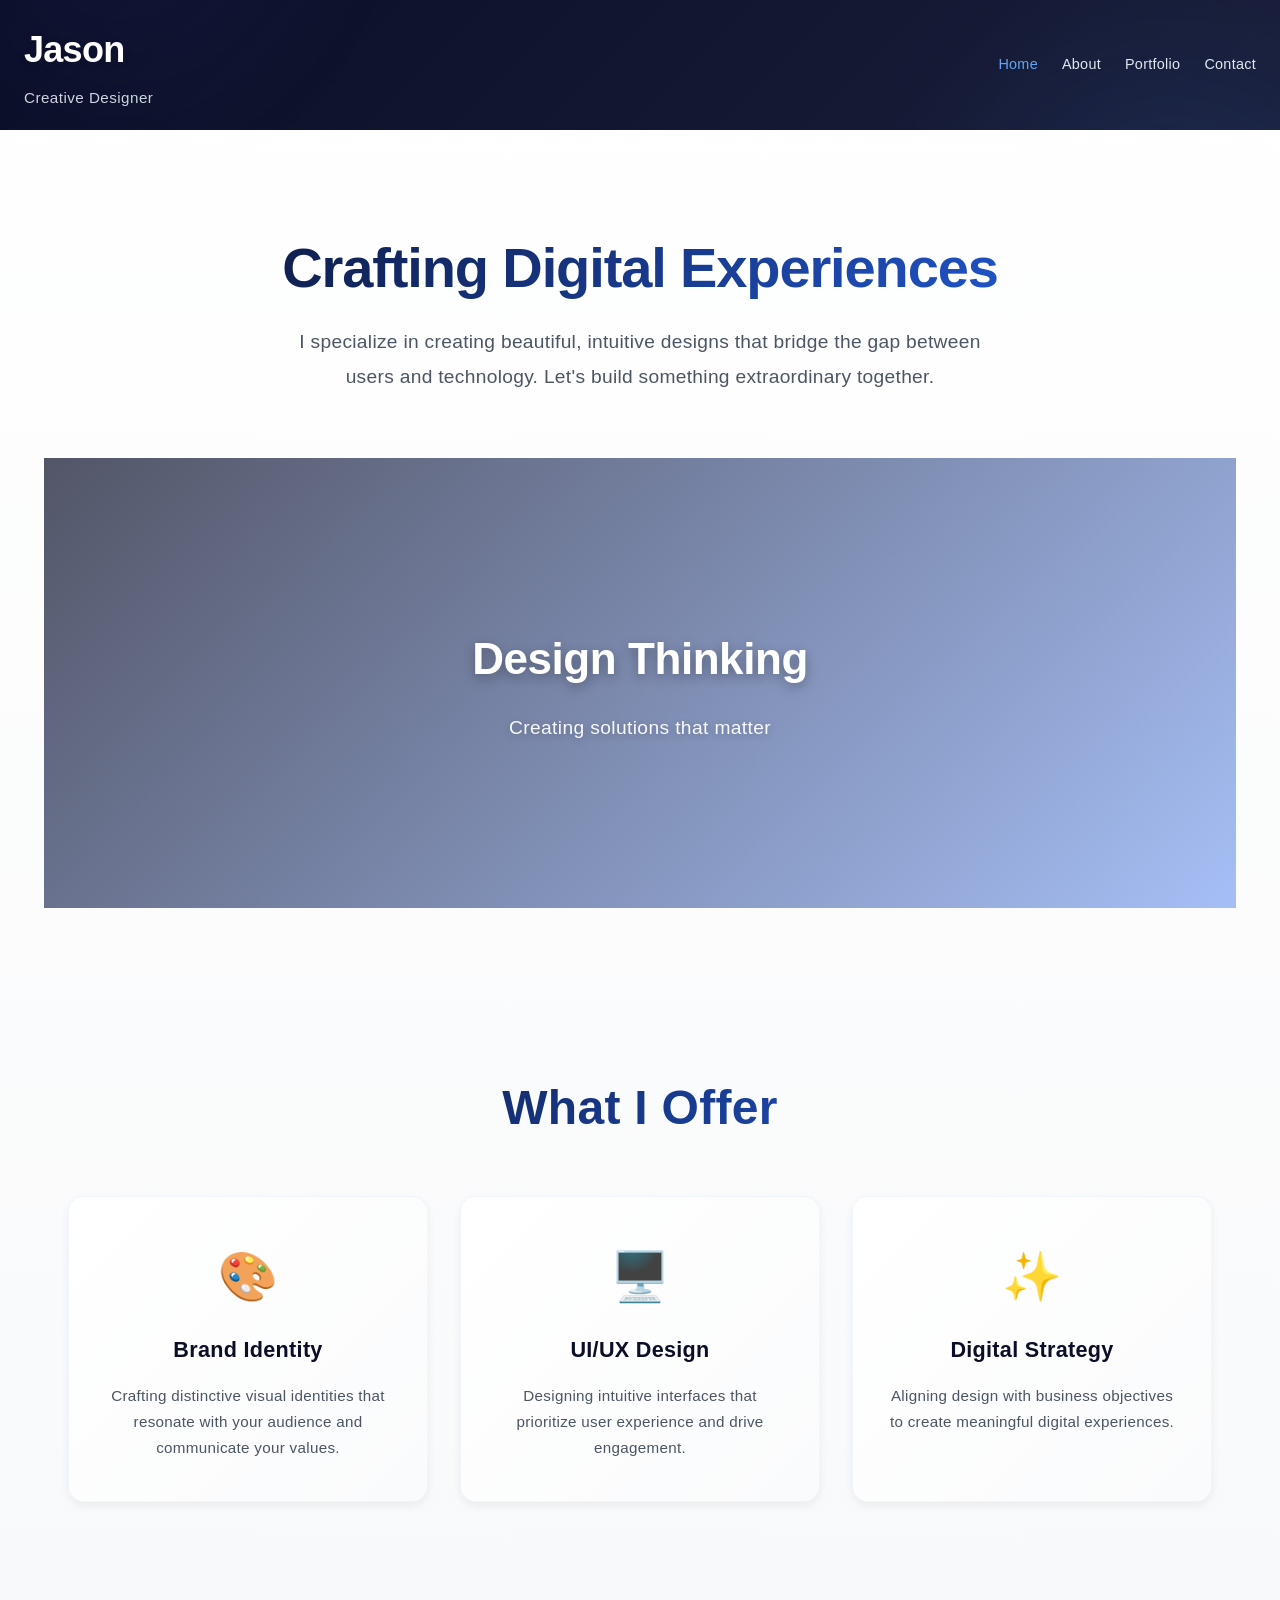
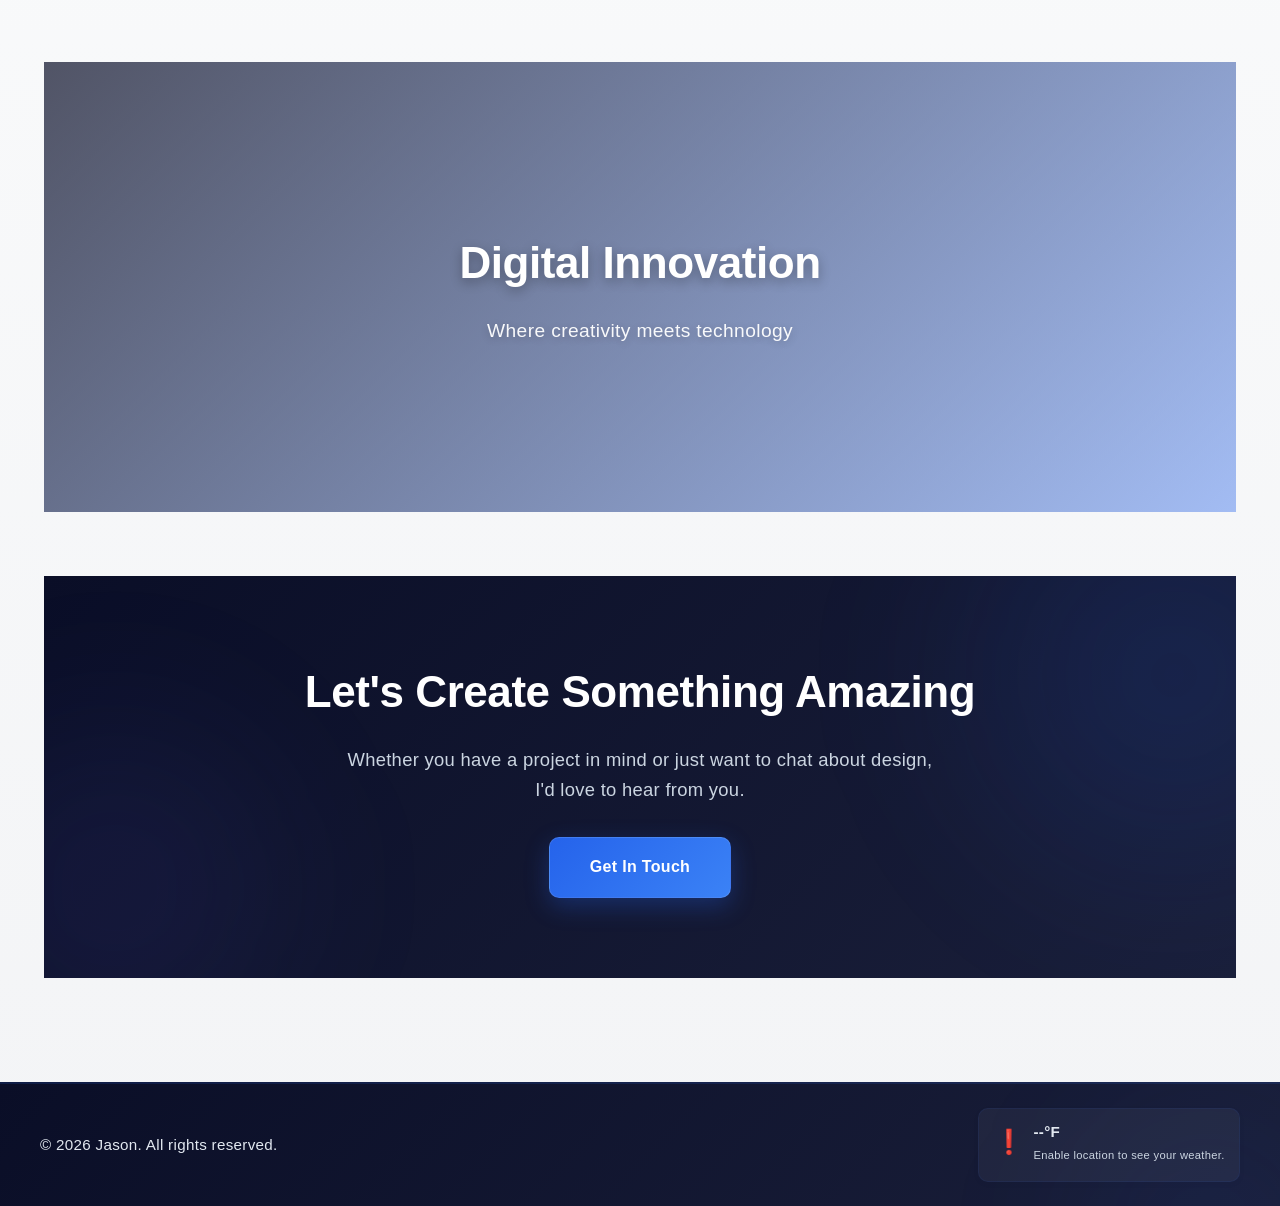
==== commit 0273ba9b: "feat: implement dynamic header and navigation loading" ====
--- a/index.html
+++ b/index.html
@@ -7,16 +7,7 @@
     <link rel="stylesheet" href="styles/styles.css">
 </head>
 <body>
-    <header>
-        <h1>Jason</h1>
-        <p>Creative Designer</p>
-    </header>
-    <nav>
-        <a href="index.html">Home</a>
-        <a href="pages/about.html">About</a>
-        <a href="pages/portfolio.html">Portfolio</a>
-        <a href="pages/contact.html">Contact</a>
-    </nav>
+    <div id="header-placeholder"></div>
     <main>
         <section class="hero">
             <h2>Crafting Digital Experiences</h2>
@@ -72,6 +63,7 @@
     </main>
 
     <div id="footer-placeholder"></div>
+    <script src="scripts/header-loader.js" defer></script>
     <script src="scripts/footer-loader.js" defer></script>
     <script src="scripts/parallax.js" defer></script>
 </body>
--- a/styles/styles.css
+++ b/styles/styles.css
@@ -40,10 +40,14 @@
 header {
     background: linear-gradient(135deg, #0a0e27 0%, #1a1f3a 100%);
     color: white;
-    padding: 3.5rem 1.5rem;
-    text-align: center;
+    padding: 1.25rem 1.5rem;
     position: relative;
     overflow: hidden;
+    display: flex;
+    align-items: center;
+    justify-content: space-between;
+    gap: 2rem;
+    flex-wrap: wrap;
 }
 
 header::before {
@@ -70,74 +74,74 @@
     filter: blur(40px);
 }
 
+.header-brand {
+    display: flex;
+    flex-direction: column;
+    align-items: flex-start;
+    position: relative;
+    z-index: 1;
+}
+
 header h1 {
     margin: 0;
-    font-size: clamp(2rem, 5vw, 3.5rem);
+    font-size: clamp(1.5rem, 3vw, 2.25rem);
     font-weight: 800;
     letter-spacing: -0.02em;
-    position: relative;
-    z-index: 1;
     color: #ffffff;
     text-shadow: 0 2px 8px rgba(0, 0, 0, 0.1);
 }
 
 header p {
-    font-size: clamp(0.95rem, 2.5vw, 1.1rem);
-    margin: 1rem 0 0 0;
+    font-size: clamp(0.8rem, 1.5vw, 0.95rem);
+    margin: 0.35rem 0 0 0;
     color: #cbd5e1;
     font-weight: 400;
     letter-spacing: 0.03em;
-    position: relative;
+}
+
+header nav {
+    background-color: transparent;
+    padding: 0;
+    box-shadow: none;
+    position: static;
     z-index: 1;
-}
-
-nav {
-    background-color: var(--primary);
-    padding: 1rem 1.5rem;
-    box-shadow: var(--shadow-sm);
-    position: sticky;
-    top: 0;
-    z-index: 100;
-    border-bottom: 1px solid var(--border-light);
-    backdrop-filter: blur(10px);
-}
-
-nav {
+    border-bottom: none;
+    backdrop-filter: none;
     display: flex;
-    justify-content: center;
-    flex-wrap: wrap;
+    justify-content: flex-end;
+    flex-wrap: nowrap;
     gap: 1.5rem;
 }
 
-nav a {
-    color: var(--text-primary);
+header nav a {
+    color: #e2e8f0;
     text-decoration: none;
     font-weight: 500;
-    font-size: 0.95rem;
+    font-size: 0.9rem;
     transition: var(--transition);
     position: relative;
     padding: 0.5rem 0;
     letter-spacing: 0.02em;
 }
 
-nav a::after {
+header nav a::after {
     content: '';
     position: absolute;
     bottom: -6px;
     left: 50%;
     width: 0;
-    height: 2.5px;
-    background: linear-gradient(90deg, #2563eb 0%, #3b82f6 100%);
+    height: 2px;
+    background: linear-gradient(90deg, #60a5fa 0%, #93c5fd 100%);
     transition: width 0.35s cubic-bezier(0.4, 0, 0.2, 1), left 0.35s cubic-bezier(0.4, 0, 0.2, 1);
     transform: translateX(-50%);
     border-radius: 2px;
 }
 
-nav a:hover {
-    color: var(--accent);
-}
-
-nav a:hover::after {
+header nav a:hover {
+    color: #93c5fd;
+}
+
+header nav a:hover::after {
     width: 100%;
     left: 50%;
 }
@@ -392,25 +396,27 @@
 /* Responsive Design */
 @media (max-width: 768px) {
     header {
-        padding: 2.5rem 1rem;
+        padding: 1rem;
+        flex-wrap: wrap;
+        gap: 1rem;
     }
 
     header h1 {
-        font-size: 2rem;
+        font-size: 1.5rem;
     }
 
     header p {
-        font-size: 1rem;
-    }
-
-    nav {
-        padding: 0.75rem 1rem;
-        gap: 1rem;
-    }
-
-    nav a {
-        font-size: 0.9rem;
-        padding: 0.4rem 0;
+        font-size: 0.8rem;
+    }
+
+    header nav {
+        order: 3;
+        width: 100%;
+        justify-content: center;
+    }
+
+    header nav a {
+        font-size: 0.85rem;
     }
 
     main {
@@ -443,26 +449,30 @@
 
 @media (max-width: 480px) {
     header {
-        padding: 2rem 1rem;
+        padding: 0.85rem 0.75rem;
+        flex-wrap: wrap;
+        gap: 0.75rem;
     }
 
     header h1 {
-        font-size: 1.75rem;
+        font-size: 1.25rem;
     }
 
     header p {
-        font-size: 0.9rem;
-        margin-top: 0.5rem;
-    }
-
-    nav {
-        padding: 0.75rem 0.75rem;
-        gap: 0.75rem;
-    }
-
-    nav a {
-        font-size: 0.85rem;
-        margin: 0;
+        font-size: 0.7rem;
+        margin-top: 0.2rem;
+    }
+
+    header nav {
+        order: 3;
+        width: 100%;
+        justify-content: center;
+        gap: 1rem;
+        flex-wrap: wrap;
+    }
+
+    header nav a {
+        font-size: 0.8rem;
         padding: 0.35rem 0.25rem;
     }
 
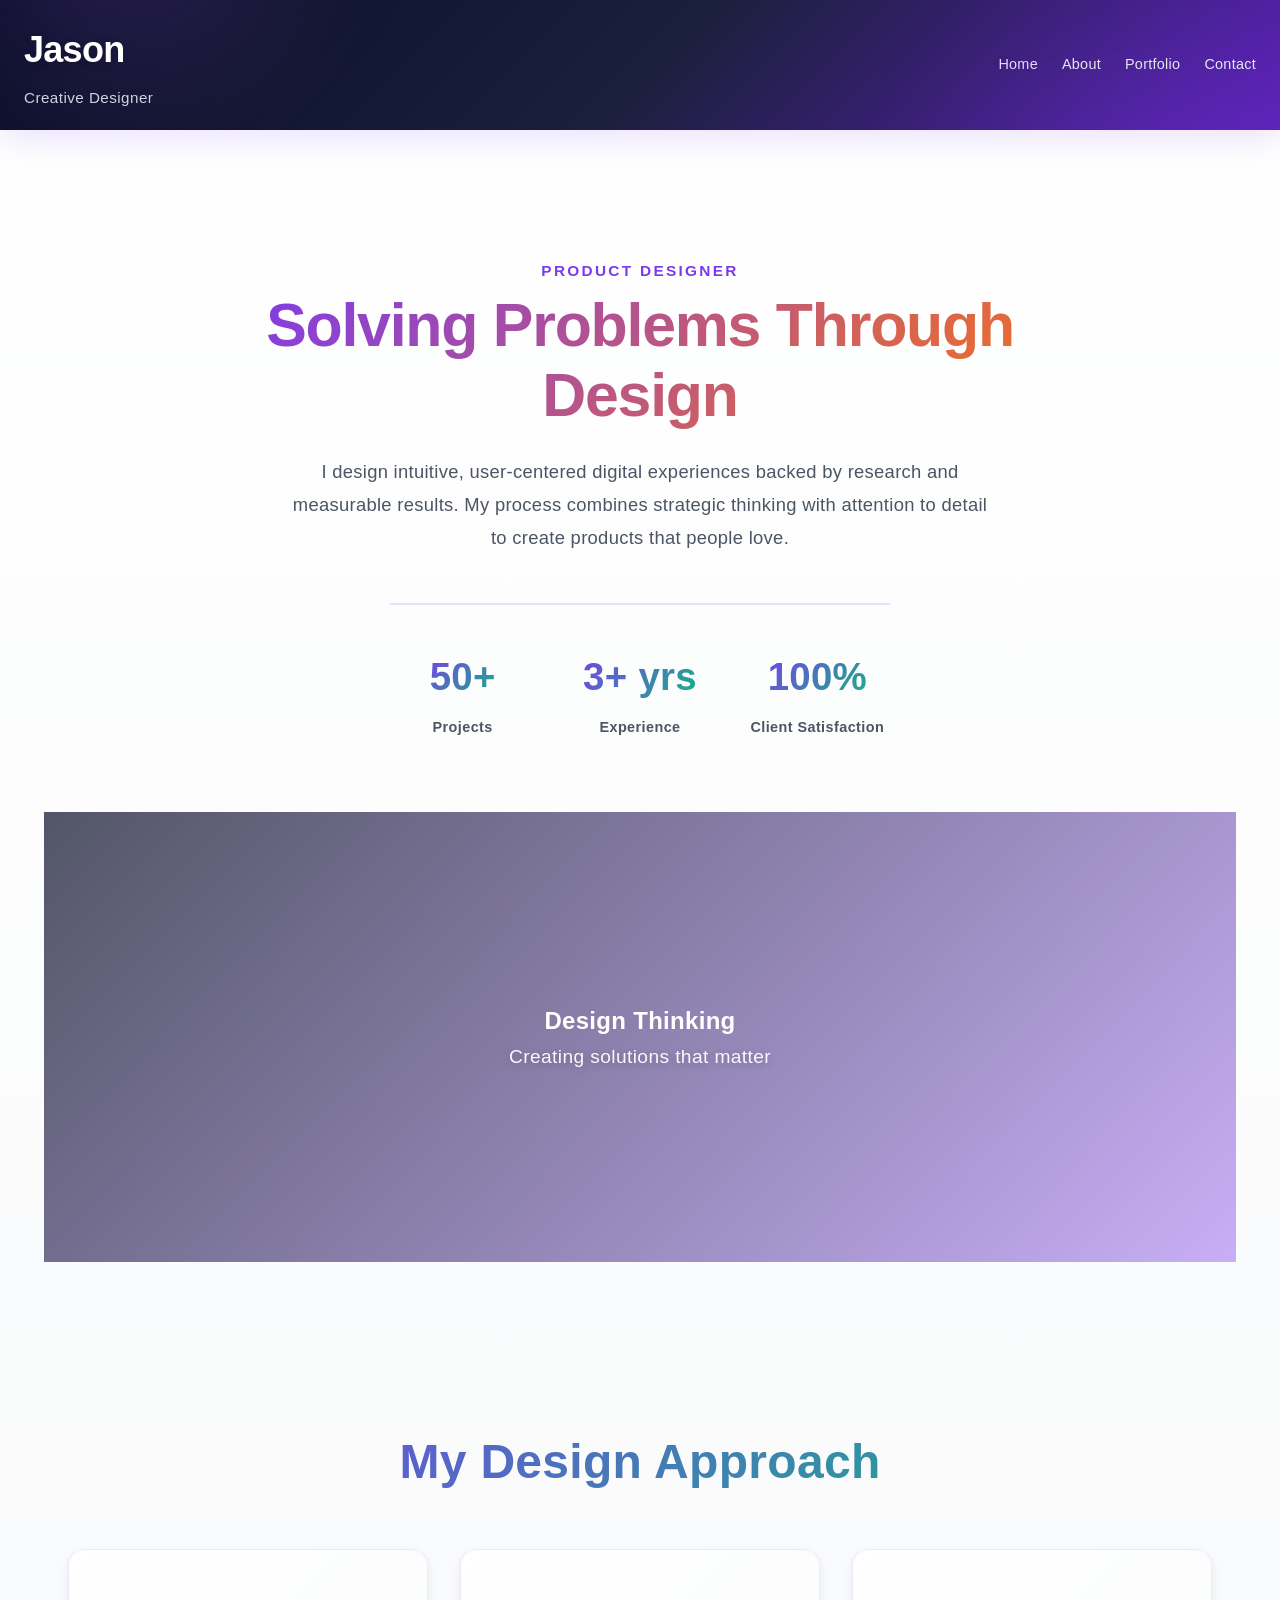
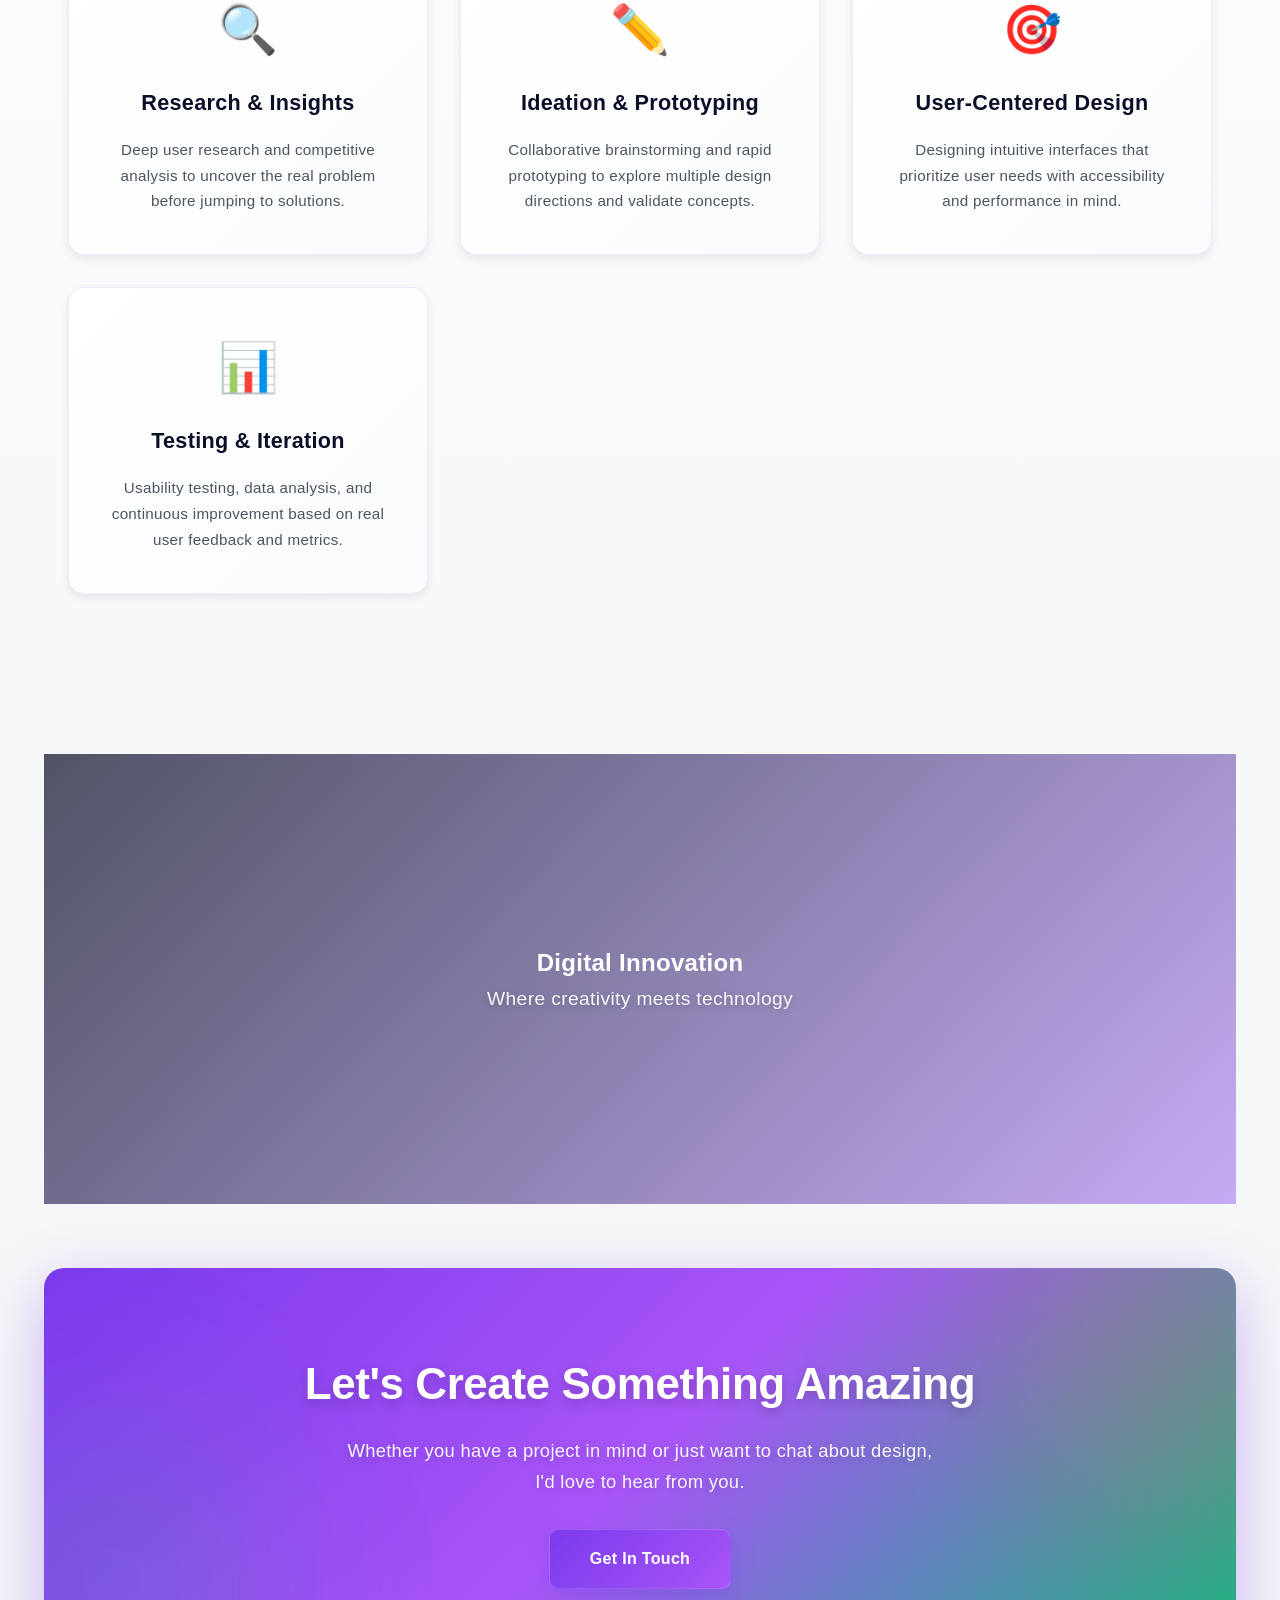
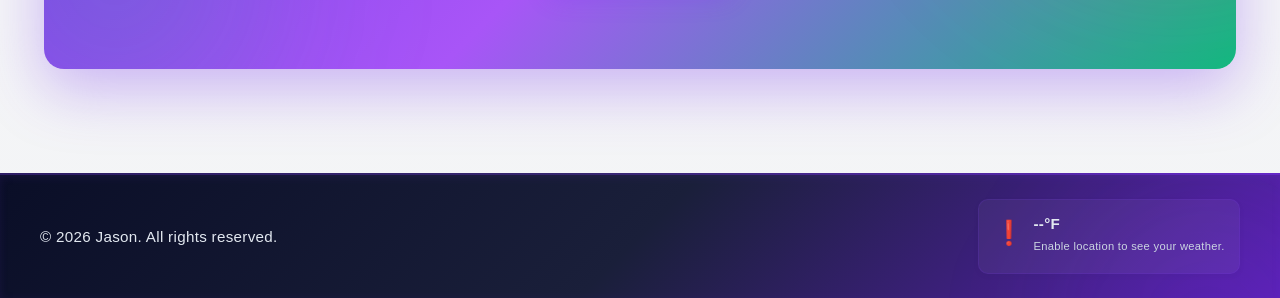
==== commit 56537e24: "feat: update portfolio and about pages with new case studies, testimonials, and enhanced design elem" ====
--- a/index.html
+++ b/index.html
@@ -3,62 +3,85 @@
 <head>
     <meta charset="UTF-8">
     <meta name="viewport" content="width=device-width, initial-scale=1.0">
-    <title>Jason - Creative Designer</title>
+    <meta name="description" content="Jason - Product Designer. Designing user-centered digital experiences backed by research and measurable results.">
+    <title>Jason - Product Designer | UX Portfolio</title>
     <link rel="stylesheet" href="styles/styles.css">
 </head>
 <body>
     <div id="header-placeholder"></div>
     <main>
-        <section class="hero">
-            <h2>Crafting Digital Experiences</h2>
-            <p>I specialize in creating beautiful, intuitive designs that bridge the gap between users and technology. Let's build something extraordinary together.</p>
+        <section class="hero" aria-label="Hero section">
+            <div class="hero-content">
+                <h1>Product Designer</h1>
+                <h2>Solving Problems Through Design</h2>
+                <p>I design intuitive, user-centered digital experiences backed by research and measurable results. My process combines strategic thinking with attention to detail to create products that people love.</p>
+                <div class="hero-stats" aria-label="Key statistics">
+                    <div class="hero-stat">
+                        <span class="stat-number" aria-label="Fifty plus">50+</span>
+                        <span class="stat-label">Projects</span>
+                    </div>
+                    <div class="hero-stat">
+                        <span class="stat-number" aria-label="Three years plus">3+ yrs</span>
+                        <span class="stat-label">Experience</span>
+                    </div>
+                    <div class="hero-stat">
+                        <span class="stat-number" aria-label="One hundred percent">100%</span>
+                        <span class="stat-label">Client Satisfaction</span>
+                    </div>
+                </div>
+            </div>
         </section>
 
         <!-- Parallax Section 1 -->
-        <section class="parallax-section" style="background-image: url('https://images.unsplash.com/photo-1561070791-2526d30994b5?w=1200&h=600&fit=crop');">
+        <section class="parallax-section" style="background-image: url('https://images.unsplash.com/photo-1561070791-2526d30994b5?w=1200&h=600&fit=crop'); background-attachment: fixed;" aria-label="Design thinking section">
             <div class="parallax-overlay"></div>
             <div class="parallax-content">
-                <h3>Design Thinking</h3>
+                <h2>Design Thinking</h2>
                 <p>Creating solutions that matter</p>
             </div>
         </section>
 
         <!-- Services Overview -->
-        <section class="services-overview">
-            <h2>What I Offer</h2>
+        <section class="services-overview" aria-label="Design approach and services">
+            <h2>My Design Approach</h2>
             <div class="services-grid">
                 <div class="service-card">
-                    <div class="service-icon">🎨</div>
-                    <h3>Brand Identity</h3>
-                    <p>Crafting distinctive visual identities that resonate with your audience and communicate your values.</p>
+                    <div class="service-icon" aria-label="Search icon">🔍</div>
+                    <h3>Research & Insights</h3>
+                    <p>Deep user research and competitive analysis to uncover the real problem before jumping to solutions.</p>
                 </div>
                 <div class="service-card">
-                    <div class="service-icon">🖥️</div>
-                    <h3>UI/UX Design</h3>
-                    <p>Designing intuitive interfaces that prioritize user experience and drive engagement.</p>
+                    <div class="service-icon" aria-label="Pencil icon">✏️</div>
+                    <h3>Ideation & Prototyping</h3>
+                    <p>Collaborative brainstorming and rapid prototyping to explore multiple design directions and validate concepts.</p>
                 </div>
                 <div class="service-card">
-                    <div class="service-icon">✨</div>
-                    <h3>Digital Strategy</h3>
-                    <p>Aligning design with business objectives to create meaningful digital experiences.</p>
+                    <div class="service-icon" aria-label="Target icon">🎯</div>
+                    <h3>User-Centered Design</h3>
+                    <p>Designing intuitive interfaces that prioritize user needs with accessibility and performance in mind.</p>
+                </div>
+                <div class="service-card">
+                    <div class="service-icon" aria-label="Chart icon">📊</div>
+                    <h3>Testing & Iteration</h3>
+                    <p>Usability testing, data analysis, and continuous improvement based on real user feedback and metrics.</p>
                 </div>
             </div>
         </section>
 
         <!-- Parallax Section 2 -->
-        <section class="parallax-section" style="background-image: url('https://images.unsplash.com/photo-1552664730-d307ca884978?w=1200&h=600&fit=crop');">
+        <section class="parallax-section" style="background-image: url('https://images.unsplash.com/photo-1552664730-d307ca884978?w=1200&h=600&fit=crop'); background-attachment: fixed;" aria-label="Digital innovation section">
             <div class="parallax-overlay"></div>
             <div class="parallax-content">
-                <h3>Digital Innovation</h3>
+                <h2>Digital Innovation</h2>
                 <p>Where creativity meets technology</p>
             </div>
         </section>
 
         <!-- CTA Section -->
-        <section class="cta-section">
+        <section class="cta-section" aria-label="Call to action section">
             <h2>Let's Create Something Amazing</h2>
             <p>Whether you have a project in mind or just want to chat about design, I'd love to hear from you.</p>
-            <a href="pages/contact.html" class="cta-button">Get In Touch</a>
+            <a href="pages/contact.html" class="cta-button" aria-label="Navigate to contact page to get in touch">Get In Touch</a>
         </section>
     </main>
 
--- a/styles/styles.css
+++ b/styles/styles.css
@@ -1,18 +1,24 @@
 :root {
     --primary: #ffffff;
     --secondary: #fafbfc;
-    --accent: #2563eb;
-    --accent-light: #3b82f6;
-    --accent-subtle: #eff6ff;
+    --accent: #7c3aed;
+    --accent-light: #a855f7;
+    --accent-subtle: #f3e8ff;
+    --accent-dark: #6d28d9;
+    --emerald: #10b981;
+    --emerald-light: #34d399;
+    --orange: #f97316;
+    --orange-light: #fb923c;
     --text-primary: #0a0e27;
     --text-secondary: #4b5563;
     --text-tertiary: #7a8290;
     --border: #e5e7eb;
     --border-light: #f3f4f6;
     --shadow-sm: 0 1px 2px 0 rgba(10, 14, 39, 0.03);
-    --shadow-md: 0 4px 8px rgba(10, 14, 39, 0.06);
-    --shadow-lg: 0 12px 24px rgba(10, 14, 39, 0.1);
-    --shadow-xl: 0 20px 40px rgba(10, 14, 39, 0.12);
+    --shadow-md: 0 4px 8px rgba(10, 14, 39, 0.08);
+    --shadow-lg: 0 12px 24px rgba(10, 14, 39, 0.15);
+    --shadow-xl: 0 20px 40px rgba(10, 14, 39, 0.18);
+    --shadow-glow: 0 0 30px rgba(124, 58, 237, 0.2);
     --transition: all 0.35s cubic-bezier(0.4, 0, 0.2, 1);
 }
 
@@ -38,7 +44,7 @@
 }
 
 header {
-    background: linear-gradient(135deg, #0a0e27 0%, #1a1f3a 100%);
+    background: linear-gradient(135deg, #0a0e27 0%, #1a1f3a 50%, #5b21b6 100%);
     color: white;
     padding: 1.25rem 1.5rem;
     position: relative;
@@ -48,6 +54,7 @@
     justify-content: space-between;
     gap: 2rem;
     flex-wrap: wrap;
+    box-shadow: 0 8px 32px rgba(124, 58, 237, 0.15);
 }
 
 header::before {
@@ -57,7 +64,7 @@
     right: -15%;
     width: 600px;
     height: 600px;
-    background: radial-gradient(circle, rgba(59, 130, 246, 0.12) 0%, transparent 70%);
+    background: radial-gradient(circle, rgba(124, 58, 237, 0.25) 0%, transparent 70%);
     border-radius: 50%;
     filter: blur(40px);
 }
@@ -69,7 +76,7 @@
     left: -10%;
     width: 500px;
     height: 500px;
-    background: radial-gradient(circle, rgba(99, 102, 241, 0.08) 0%, transparent 70%);
+    background: radial-gradient(circle, rgba(168, 85, 247, 0.2) 0%, transparent 70%);
     border-radius: 50%;
     filter: blur(40px);
 }
@@ -131,14 +138,14 @@
     left: 50%;
     width: 0;
     height: 2px;
-    background: linear-gradient(90deg, #60a5fa 0%, #93c5fd 100%);
+    background: linear-gradient(90deg, #a855f7 0%, #f97316 100%);
     transition: width 0.35s cubic-bezier(0.4, 0, 0.2, 1), left 0.35s cubic-bezier(0.4, 0, 0.2, 1);
     transform: translateX(-50%);
     border-radius: 2px;
 }
 
 header nav a:hover {
-    color: #93c5fd;
+    color: #f9fafb;
 }
 
 header nav a:hover::after {
@@ -167,11 +174,12 @@
 }
 
 footer {
-    background: linear-gradient(135deg, #0a0e27 0%, #1a1f3a 100%);
+    background: linear-gradient(135deg, #0a0e27 0%, #1a1f3a 50%, #5b21b6 100%);
     color: #cbd5e1;
     padding: 2.5rem 1.5rem;
     margin-top: auto;
-    border-top: 1px solid rgba(59, 130, 246, 0.15);
+    border-top: 2px solid rgba(124, 58, 237, 0.3);
+    box-shadow: inset 0 2px 8px rgba(124, 58, 237, 0.1);
 }
 
 footer p {
@@ -182,30 +190,81 @@
 /* Home Page */
 .hero {
     text-align: center;
-    padding: 2.5rem 0;
+    padding: 4rem 2rem 3rem;
     margin: 1.5rem 0;
+    max-width: 900px;
+    margin-left: auto;
+    margin-right: auto;
+}
+
+.hero-content {
+    animation: fadeInUp 0.8s cubic-bezier(0.4, 0, 0.2, 1);
+}
+
+.hero h1 {
+    font-size: clamp(0.95rem, 1.2vw, 1.1rem);
+    letter-spacing: 0.15em;
+    text-transform: uppercase;
+    color: #7c3aed;
+    font-weight: 700;
+    margin-bottom: 0.5rem;
 }
 
 .hero h2 {
-    font-size: clamp(1.75rem, 6vw, 3.5rem);
+    font-size: clamp(2.2rem, 6vw, 3.8rem);
     margin-bottom: 1.5rem;
-    color: var(--text-primary);
-    font-weight: 800;
-    letter-spacing: -0.02em;
-    line-height: 1.2;
-    background: linear-gradient(135deg, #0a0e27 0%, #2563eb 100%);
+    background: linear-gradient(135deg, #7c3aed 0%, #f97316 100%);
     -webkit-background-clip: text;
     -webkit-text-fill-color: transparent;
     background-clip: text;
+    font-weight: 800;
+    letter-spacing: -0.02em;
+    line-height: 1.15;
 }
 
 .hero p {
-    font-size: clamp(1rem, 2vw, 1.2rem);
+    font-size: clamp(1rem, 2vw, 1.15rem);
     line-height: 1.8;
     max-width: 700px;
-    margin: 0 auto;
+    margin: 0 auto 2.5rem;
     color: var(--text-secondary);
     font-weight: 400;
+}
+
+.hero-stats {
+    display: grid;
+    grid-template-columns: repeat(auto-fit, minmax(140px, 1fr));
+    gap: 2rem;
+    margin-top: 3rem;
+    padding-top: 2.5rem;
+    border-top: 2px solid rgba(124, 58, 237, 0.15);
+    max-width: 500px;
+    margin-left: auto;
+    margin-right: auto;
+}
+
+.hero-stat {
+    display: flex;
+    flex-direction: column;
+    align-items: center;
+    text-align: center;
+}
+
+.stat-number {
+    font-size: clamp(1.8rem, 3vw, 2.4rem);
+    font-weight: 800;
+    background: linear-gradient(135deg, #7c3aed 0%, #10b981 100%);
+    -webkit-background-clip: text;
+    -webkit-text-fill-color: transparent;
+    background-clip: text;
+    margin-bottom: 0.5rem;
+}
+
+.stat-label {
+    font-size: 0.9rem;
+    color: var(--text-secondary);
+    font-weight: 600;
+    letter-spacing: 0.03em;
 }
 
 /* About Page */
@@ -220,7 +279,7 @@
     color: var(--text-primary);
     font-weight: 800;
     letter-spacing: -0.02em;
-    background: linear-gradient(135deg, #0a0e27 0%, #2563eb 100%);
+    background: linear-gradient(135deg, #7c3aed 0%, #f97316 100%);
     -webkit-background-clip: text;
     -webkit-text-fill-color: transparent;
     background-clip: text;
@@ -237,38 +296,243 @@
 
 /* Portfolio Page */
 .portfolio {
-    text-align: center;
+    max-width: 1000px;
+    margin: 3rem auto;
+    padding: 0 1.5rem;
 }
 
 .portfolio h2 {
     font-size: clamp(1.75rem, 6vw, 3.5rem);
-    margin-bottom: 2.5rem;
+    margin-bottom: 1rem;
     color: var(--text-primary);
     font-weight: 800;
     letter-spacing: -0.02em;
-    background: linear-gradient(135deg, #0a0e27 0%, #2563eb 100%);
+    background: linear-gradient(135deg, #7c3aed 0%, #10b981 100%);
     -webkit-background-clip: text;
     -webkit-text-fill-color: transparent;
     background-clip: text;
 }
 
-.projects-grid {
-    display: grid;
-    grid-template-columns: repeat(auto-fit, minmax(320px, 1fr));
-    gap: 2rem;
-    margin-top: 2rem;
-}
-
-.project {
-    background: var(--primary);
-    padding: 2.5rem;
+.portfolio-intro {
+    font-size: 1.1rem;
+    color: var(--text-secondary);
+    margin-bottom: 4rem;
+    max-width: 700px;
+}
+
+/* Case Study Styling */
+.case-study {
+    background: linear-gradient(135deg, #ffffff 0%, #f9fafb 100%);
+    padding: 3rem;
     border-radius: 20px;
     box-shadow: var(--shadow-md);
-    transition: var(--transition);
-    border: 1px solid var(--border);
+    margin-bottom: 3rem;
+    border: 1px solid rgba(124, 58, 237, 0.1);
+    transition: all 0.35s cubic-bezier(0.4, 0, 0.2, 1);
+}
+
+.case-study:hover {
+    box-shadow: var(--shadow-lg);
+    border-color: rgba(124, 58, 237, 0.2);
+}
+
+.case-study-header {
+    margin-bottom: 2.5rem;
     text-align: left;
-    position: relative;
+}
+
+.case-study-header h3 {
+    font-size: clamp(1.5rem, 3vw, 2rem);
+    margin-bottom: 0.5rem;
+    color: #7c3aed;
+    font-weight: 800;
+    letter-spacing: -0.01em;
+}
+
+.case-study-role {
+    font-size: 0.95rem;
+    color: var(--text-secondary);
+    font-weight: 600;
+    letter-spacing: 0.02em;
+}
+
+.case-study-section {
+    margin-bottom: 2.5rem;
+    text-align: left;
+}
+
+.case-study-section h4 {
+    font-size: 1.2rem;
+    color: #0a0e27;
+    margin-bottom: 1rem;
+    font-weight: 700;
+    position: relative;
+    padding-left: 1rem;
+}
+
+.case-study-section h4::before {
+    content: '';
+    position: absolute;
+    left: 0;
+    top: 50%;
+    transform: translateY(-50%);
+    width: 4px;
+    height: 20px;
+    background: linear-gradient(180deg, #7c3aed 0%, #10b981 100%);
+    border-radius: 2px;
+}
+
+.case-study-section p {
+    font-size: 1rem;
+    color: var(--text-secondary);
+    line-height: 1.8;
+    margin-bottom: 1rem;
+}
+
+.process-list {
+    list-style: none;
+    padding: 0;
+    margin: 0;
+}
+
+.process-list li {
+    font-size: 1rem;
+    color: var(--text-secondary);
+    line-height: 1.8;
+    padding-left: 1.5rem;
+    margin-bottom: 1rem;
+    position: relative;
+}
+
+.process-list li::before {
+    content: '✓';
+    position: absolute;
+    left: 0;
+    color: #10b981;
+    font-weight: 800;
+    font-size: 1.1rem;
+}
+
+.process-list strong {
+    color: #0a0e27;
+    font-weight: 700;
+}
+
+.case-study-metrics {
+    display: grid;
+    grid-template-columns: repeat(auto-fit, minmax(180px, 1fr));
+    gap: 2rem;
+    margin-top: 2.5rem;
+    padding-top: 2.5rem;
+    border-top: 2px solid rgba(124, 58, 237, 0.1);
+}
+
+.metric-card {
+    display: flex;
+    flex-direction: column;
+    align-items: center;
+    text-align: center;
+    padding: 1.5rem;
+    background: linear-gradient(135deg, #f3e8ff 0%, #f0fdf4 100%);
+    border-radius: 12px;
+    border: 1px solid rgba(124, 58, 237, 0.1);
+}
+
+.metric-value {
+    font-size: clamp(1.8rem, 3vw, 2.4rem);
+    font-weight: 800;
+    background: linear-gradient(135deg, #7c3aed 0%, #f97316 100%);
+    -webkit-background-clip: text;
+    -webkit-text-fill-color: transparent;
+    background-clip: text;
+    margin-bottom: 0.5rem;
+}
+
+.metric-label {
+    font-size: 0.9rem;
+    color: var(--text-secondary);
+    font-weight: 600;
+}
+
+/* ============================================
+   PROTOTYPES SECTION
+   ============================================ */
+.prototypes-section {
+    margin-top: 5rem;
+    padding-top: 3rem;
+    border-top: 2px solid rgba(124, 58, 237, 0.15);
+}
+
+.prototypes-section h3 {
+    font-size: clamp(1.5rem, 3vw, 2rem);
+    margin-bottom: 0.75rem;
+    color: #7c3aed;
+    font-weight: 800;
+    letter-spacing: -0.01em;
+}
+
+.prototypes-section > p {
+    font-size: 1rem;
+    color: var(--text-secondary);
+    max-width: 700px;
+    margin-bottom: 2.5rem;
+    line-height: 1.7;
+}
+
+.prototypes-grid {
+    display: grid;
+    grid-template-columns: repeat(auto-fit, minmax(300px, 1fr));
+    gap: 2.5rem;
+    margin-top: 2.5rem;
+}
+
+.prototype-card {
+    background: linear-gradient(135deg, #ffffff 0%, #f9fafb 100%);
+    border-radius: 16px;
     overflow: hidden;
+    box-shadow: var(--shadow-md);
+    border: 1px solid rgba(124, 58, 237, 0.1);
+    transition: all 0.35s cubic-bezier(0.4, 0, 0.2, 1);
+}
+
+.prototype-card:hover {
+    box-shadow: var(--shadow-lg), var(--shadow-glow);
+    transform: translateY(-8px);
+    border-color: rgba(124, 58, 237, 0.25);
+}
+
+.prototype-embed {
+    width: 100%;
+    background: #f9fafb;
+    display: flex;
+    align-items: center;
+    justify-content: center;
+    min-height: 350px;
+}
+
+.prototype-embed iframe {
+    width: 100% !important;
+    height: 100% !important;
+    min-height: 350px !important;
+}
+
+.prototype-info {
+    padding: 2rem;
+}
+
+.prototype-info h4 {
+    font-size: 1.1rem;
+    color: #0a0e27;
+    font-weight: 700;
+    margin-bottom: 0.75rem;
+    letter-spacing: -0.01em;
+}
+
+.prototype-info p {
+    font-size: 0.95rem;
+    color: var(--text-secondary);
+    line-height: 1.6;
+    margin: 0;
 }
 
 .project::before {
@@ -278,7 +542,7 @@
     left: 0;
     right: 0;
     height: 4px;
-    background: linear-gradient(90deg, #2563eb, #3b82f6);
+    background: linear-gradient(90deg, #7c3aed, #a855f7);
     opacity: 0;
     transition: opacity 0.35s ease;
 }
@@ -320,7 +584,7 @@
     color: var(--text-primary);
     font-weight: 800;
     letter-spacing: -0.02em;
-    background: linear-gradient(135deg, #0a0e27 0%, #2563eb 100%);
+    background: linear-gradient(135deg, #7c3aed 0%, #f97316 100%);
     -webkit-background-clip: text;
     -webkit-text-fill-color: transparent;
     background-clip: text;
@@ -381,7 +645,7 @@
     left: 0;
     width: 0;
     height: 2px;
-    background: linear-gradient(90deg, #2563eb, #3b82f6);
+    background: linear-gradient(90deg, #7c3aed, #a855f7);
     transition: width 0.35s ease;
 }
 
@@ -539,7 +803,7 @@
     left: 0;
     width: 100%;
     height: 100%;
-    background: linear-gradient(135deg, rgba(10, 14, 39, 0.7) 0%, rgba(37, 99, 235, 0.4) 100%);
+    background: linear-gradient(135deg, rgba(10, 14, 39, 0.7) 0%, rgba(124, 58, 237, 0.4) 100%);
     z-index: 1;
 }
 
@@ -585,7 +849,7 @@
 .services-overview h2 {
     font-size: clamp(2rem, 4vw, 3rem);
     margin-bottom: 3rem;
-    background: linear-gradient(135deg, #0a0e27 0%, #2563eb 100%);
+    background: linear-gradient(135deg, #7c3aed 0%, #10b981 100%);
     -webkit-background-clip: text;
     -webkit-text-fill-color: transparent;
     background-clip: text;
@@ -603,15 +867,34 @@
     padding: 2.5rem 2rem;
     border-radius: 16px;
     box-shadow: var(--shadow-md);
-    border: 1px solid rgba(37, 99, 235, 0.05);
+    border: 1px solid rgba(124, 58, 237, 0.1);
     transition: all 0.4s cubic-bezier(0.4, 0, 0.2, 1);
     text-align: center;
+    position: relative;
+    overflow: hidden;
+}
+
+.service-card::before {
+    content: '';
+    position: absolute;
+    top: 0;
+    left: 0;
+    right: 0;
+    height: 3px;
+    background: linear-gradient(90deg, #7c3aed 0%, #10b981 50%, #f97316 100%);
+    opacity: 0;
+    transition: opacity 0.3s ease;
 }
 
 .service-card:hover {
-    transform: translateY(-8px);
-    box-shadow: var(--shadow-lg);
-    border-color: rgba(37, 99, 235, 0.15);
+    transform: translateY(-12px);
+    box-shadow: var(--shadow-lg), var(--shadow-glow);
+    border-color: rgba(124, 58, 237, 0.3);
+    background: linear-gradient(135deg, #f3e8ff 0%, #fafbfc 100%);
+}
+
+.service-card:hover::before {
+    opacity: 1;
 }
 
 .service-icon {
@@ -637,13 +920,15 @@
    CTA SECTION
    ============================================ */
 .cta-section {
-    background: linear-gradient(135deg, #0a0e27 0%, #1a1f3a 100%);
+    background: linear-gradient(135deg, #7c3aed 0%, #a855f7 50%, #10b981 100%);
     color: white;
     padding: 5rem 1.5rem;
     text-align: center;
     margin: 4rem 0;
     position: relative;
     overflow: hidden;
+    box-shadow: 0 20px 60px rgba(124, 58, 237, 0.35);
+    border-radius: 20px;
 }
 
 .cta-section::before {
@@ -653,7 +938,7 @@
     right: -20%;
     width: 600px;
     height: 600px;
-    background: radial-gradient(circle, rgba(37, 99, 235, 0.15) 0%, transparent 70%);
+    background: radial-gradient(circle, rgba(249, 115, 22, 0.25) 0%, transparent 70%);
     border-radius: 50%;
     filter: blur(60px);
 }
@@ -665,7 +950,7 @@
     left: -15%;
     width: 500px;
     height: 500px;
-    background: radial-gradient(circle, rgba(99, 102, 241, 0.1) 0%, transparent 70%);
+    background: radial-gradient(circle, rgba(16, 185, 129, 0.2) 0%, transparent 70%);
     border-radius: 50%;
     filter: blur(60px);
 }
@@ -677,6 +962,7 @@
     margin-bottom: 1rem;
     font-weight: 800;
     letter-spacing: -0.01em;
+    text-shadow: 0 4px 12px rgba(0, 0, 0, 0.2);
 }
 
 .cta-section p {
@@ -685,8 +971,9 @@
     font-size: clamp(1rem, 1.5vw, 1.15rem);
     max-width: 600px;
     margin: 0 auto 2rem;
-    color: #cbd5e1;
+    color: rgba(255, 255, 255, 0.95);
     font-weight: 300;
+    text-shadow: 0 2px 8px rgba(0, 0, 0, 0.15);
 }
 
 .cta-button {
@@ -694,7 +981,7 @@
     z-index: 1;
     display: inline-block;
     padding: 1rem 2.5rem;
-    background: linear-gradient(135deg, #2563eb 0%, #3b82f6 100%);
+    background: linear-gradient(135deg, #7c3aed 0%, #a855f7 100%);
     color: white;
     text-decoration: none;
     border-radius: 10px;
@@ -702,14 +989,14 @@
     font-size: 1rem;
     letter-spacing: 0.02em;
     transition: all 0.4s cubic-bezier(0.4, 0, 0.2, 1);
-    box-shadow: 0 8px 24px rgba(37, 99, 235, 0.3);
-    border: 1px solid rgba(255, 255, 255, 0.1);
+    box-shadow: 0 8px 24px rgba(124, 58, 237, 0.3);
+    border: 1px solid rgba(255, 255, 255, 0.15);
 }
 
 .cta-button:hover {
     transform: translateY(-3px);
-    box-shadow: 0 12px 32px rgba(37, 99, 235, 0.4);
-    background: linear-gradient(135deg, #3b82f6 0%, #60a5fa 100%);
+    box-shadow: 0 12px 32px rgba(124, 58, 237, 0.4);
+    background: linear-gradient(135deg, #a855f7 0%, #f97316 100%);
 }
 
 /* ============================================
@@ -725,10 +1012,12 @@
     font-size: clamp(1.75rem, 3vw, 2.25rem);
     text-align: center;
     margin-bottom: 3rem;
-    background: linear-gradient(135deg, #0a0e27 0%, #2563eb 100%);
+    background: linear-gradient(135deg, #7c3aed 0%, #f97316 100%);
     -webkit-background-clip: text;
     -webkit-text-fill-color: transparent;
     background-clip: text;
+    font-weight: 800;
+    letter-spacing: -0.01em;
 }
 
 .expertise-grid {
@@ -742,19 +1031,39 @@
     padding: 2rem;
     border-radius: 14px;
     box-shadow: var(--shadow-sm);
-    border: 1px solid var(--border-light);
+    border: 2px solid rgba(124, 58, 237, 0.1);
     transition: all 0.35s cubic-bezier(0.4, 0, 0.2, 1);
+    position: relative;
+    overflow: hidden;
+}
+
+.expertise-item::before {
+    content: '';
+    position: absolute;
+    top: 0;
+    left: 0;
+    right: 0;
+    height: 3px;
+    background: linear-gradient(90deg, #7c3aed 0%, #10b981 50%, #f97316 100%);
+    transform: scaleX(0);
+    transform-origin: left;
+    transition: transform 0.4s ease;
 }
 
 .expertise-item:hover {
-    box-shadow: var(--shadow-lg);
-    transform: translateY(-4px);
-    border-color: rgba(37, 99, 235, 0.1);
+    box-shadow: var(--shadow-lg), var(--shadow-glow);
+    transform: translateY(-8px);
+    border-color: rgba(124, 58, 237, 0.3);
+    background: linear-gradient(135deg, #f3e8ff 0%, #f9fafb 100%);
+}
+
+.expertise-item:hover::before {
+    transform: scaleX(1);
 }
 
 .expertise-item h4 {
     font-size: 1.2rem;
-    color: #0a0e27;
+    color: #7c3aed;
     margin-bottom: 0.75rem;
     font-weight: 700;
 }
@@ -779,10 +1088,12 @@
     font-size: clamp(1.75rem, 3vw, 2.25rem);
     text-align: center;
     margin-bottom: 3rem;
-    background: linear-gradient(135deg, #0a0e27 0%, #2563eb 100%);
+    background: linear-gradient(135deg, #7c3aed 0%, #10b981 100%);
     -webkit-background-clip: text;
     -webkit-text-fill-color: transparent;
     background-clip: text;
+    font-weight: 800;
+    letter-spacing: -0.01em;
 }
 
 .approach-items {
@@ -796,26 +1107,47 @@
     padding: 2rem;
     background: linear-gradient(135deg, #ffffff 0%, #f9fafb 100%);
     border-radius: 14px;
-    border: 1px solid var(--border-light);
+    border: 2px solid rgba(124, 58, 237, 0.1);
     text-align: center;
     transition: all 0.35s cubic-bezier(0.4, 0, 0.2, 1);
+    overflow: hidden;
+}
+
+.approach-item::before {
+    content: '';
+    position: absolute;
+    top: 0;
+    left: 0;
+    right: 0;
+    bottom: 0;
+    background: radial-gradient(circle at 30% 30%, rgba(124, 58, 237, 0.05) 0%, transparent 60%);
+    opacity: 0;
+    transition: opacity 0.3s ease;
+    pointer-events: none;
 }
 
 .approach-item:hover {
-    transform: translateY(-6px);
-    box-shadow: var(--shadow-lg);
-    border-color: rgba(37, 99, 235, 0.1);
+    transform: translateY(-8px);
+    box-shadow: var(--shadow-lg), var(--shadow-glow);
+    border-color: rgba(124, 58, 237, 0.3);
+    background: linear-gradient(135deg, #f3e8ff 0%, #f9fafb 100%);
+}
+
+.approach-item:hover::before {
+    opacity: 1;
 }
 
 .approach-number {
     display: inline-block;
     font-size: 2.5rem;
     font-weight: 800;
-    background: linear-gradient(135deg, #0a0e27 0%, #2563eb 100%);
+    background: linear-gradient(135deg, #7c3aed 0%, #f97316 100%);
     -webkit-background-clip: text;
     -webkit-text-fill-color: transparent;
     background-clip: text;
     margin-bottom: 1rem;
+    position: relative;
+    z-index: 1;
 }
 
 .approach-item h4 {
@@ -823,6 +1155,8 @@
     color: #0a0e27;
     margin: 0.5rem 0 0.75rem 0;
     font-weight: 700;
+    position: relative;
+    z-index: 1;
 }
 
 .approach-item p {
@@ -830,6 +1164,100 @@
     color: #4b5563;
     line-height: 1.7;
     margin: 0;
+    position: relative;
+    z-index: 1;
+}
+
+/* ============================================
+   TESTIMONIALS SECTION
+   ============================================ */
+.testimonials {
+    max-width: 1100px;
+    margin: 5rem auto;
+    padding: 0 1.5rem;
+}
+
+.testimonials h3 {
+    font-size: clamp(1.75rem, 3vw, 2.25rem);
+    text-align: center;
+    margin-bottom: 3rem;
+    background: linear-gradient(135deg, #7c3aed 0%, #f97316 100%);
+    -webkit-background-clip: text;
+    -webkit-text-fill-color: transparent;
+    background-clip: text;
+    font-weight: 800;
+    letter-spacing: -0.01em;
+}
+
+.testimonials-grid {
+    display: grid;
+    grid-template-columns: repeat(auto-fit, minmax(320px, 1fr));
+    gap: 2rem;
+}
+
+.testimonial-card {
+    background: linear-gradient(135deg, #ffffff 0%, #f9fafb 100%);
+    padding: 2.5rem;
+    border-radius: 16px;
+    box-shadow: var(--shadow-md);
+    border: 2px solid rgba(124, 58, 237, 0.1);
+    transition: all 0.35s cubic-bezier(0.4, 0, 0.2, 1);
+    position: relative;
+    overflow: hidden;
+}
+
+.testimonial-card::before {
+    content: '"';
+    position: absolute;
+    top: -10px;
+    left: 15px;
+    font-size: 4rem;
+    color: rgba(124, 58, 237, 0.1);
+    font-weight: 800;
+}
+
+.testimonial-card:hover {
+    transform: translateY(-8px);
+    box-shadow: var(--shadow-lg), var(--shadow-glow);
+    border-color: rgba(124, 58, 237, 0.3);
+    background: linear-gradient(135deg, #f3e8ff 0%, #f9fafb 100%);
+}
+
+.testimonial-content {
+    margin-bottom: 1.5rem;
+    position: relative;
+    z-index: 1;
+}
+
+.testimonial-content p {
+    font-size: 1rem;
+    color: var(--text-secondary);
+    line-height: 1.8;
+    font-style: italic;
+    margin: 0;
+}
+
+.testimonial-author {
+    display: flex;
+    flex-direction: column;
+    align-items: flex-start;
+    padding-top: 1.5rem;
+    border-top: 2px solid rgba(124, 58, 237, 0.1);
+    position: relative;
+    z-index: 1;
+}
+
+.testimonial-author strong {
+    color: #0a0e27;
+    font-weight: 700;
+    font-size: 0.95rem;
+    margin-bottom: 0.25rem;
+}
+
+.testimonial-author span {
+    font-size: 0.85rem;
+    color: #7c3aed;
+    font-weight: 600;
 }
 
 /* ============================================
@@ -847,10 +1275,12 @@
 .interests h3 {
     font-size: clamp(1.75rem, 3vw, 2.25rem);
     margin-bottom: 2rem;
-    background: linear-gradient(135deg, #0a0e27 0%, #2563eb 100%);
+    background: linear-gradient(135deg, #7c3aed 0%, #f97316 100%);
     -webkit-background-clip: text;
     -webkit-text-fill-color: transparent;
     background-clip: text;
+    font-weight: 800;
+    letter-spacing: -0.01em;
 }
 
 .interests p {
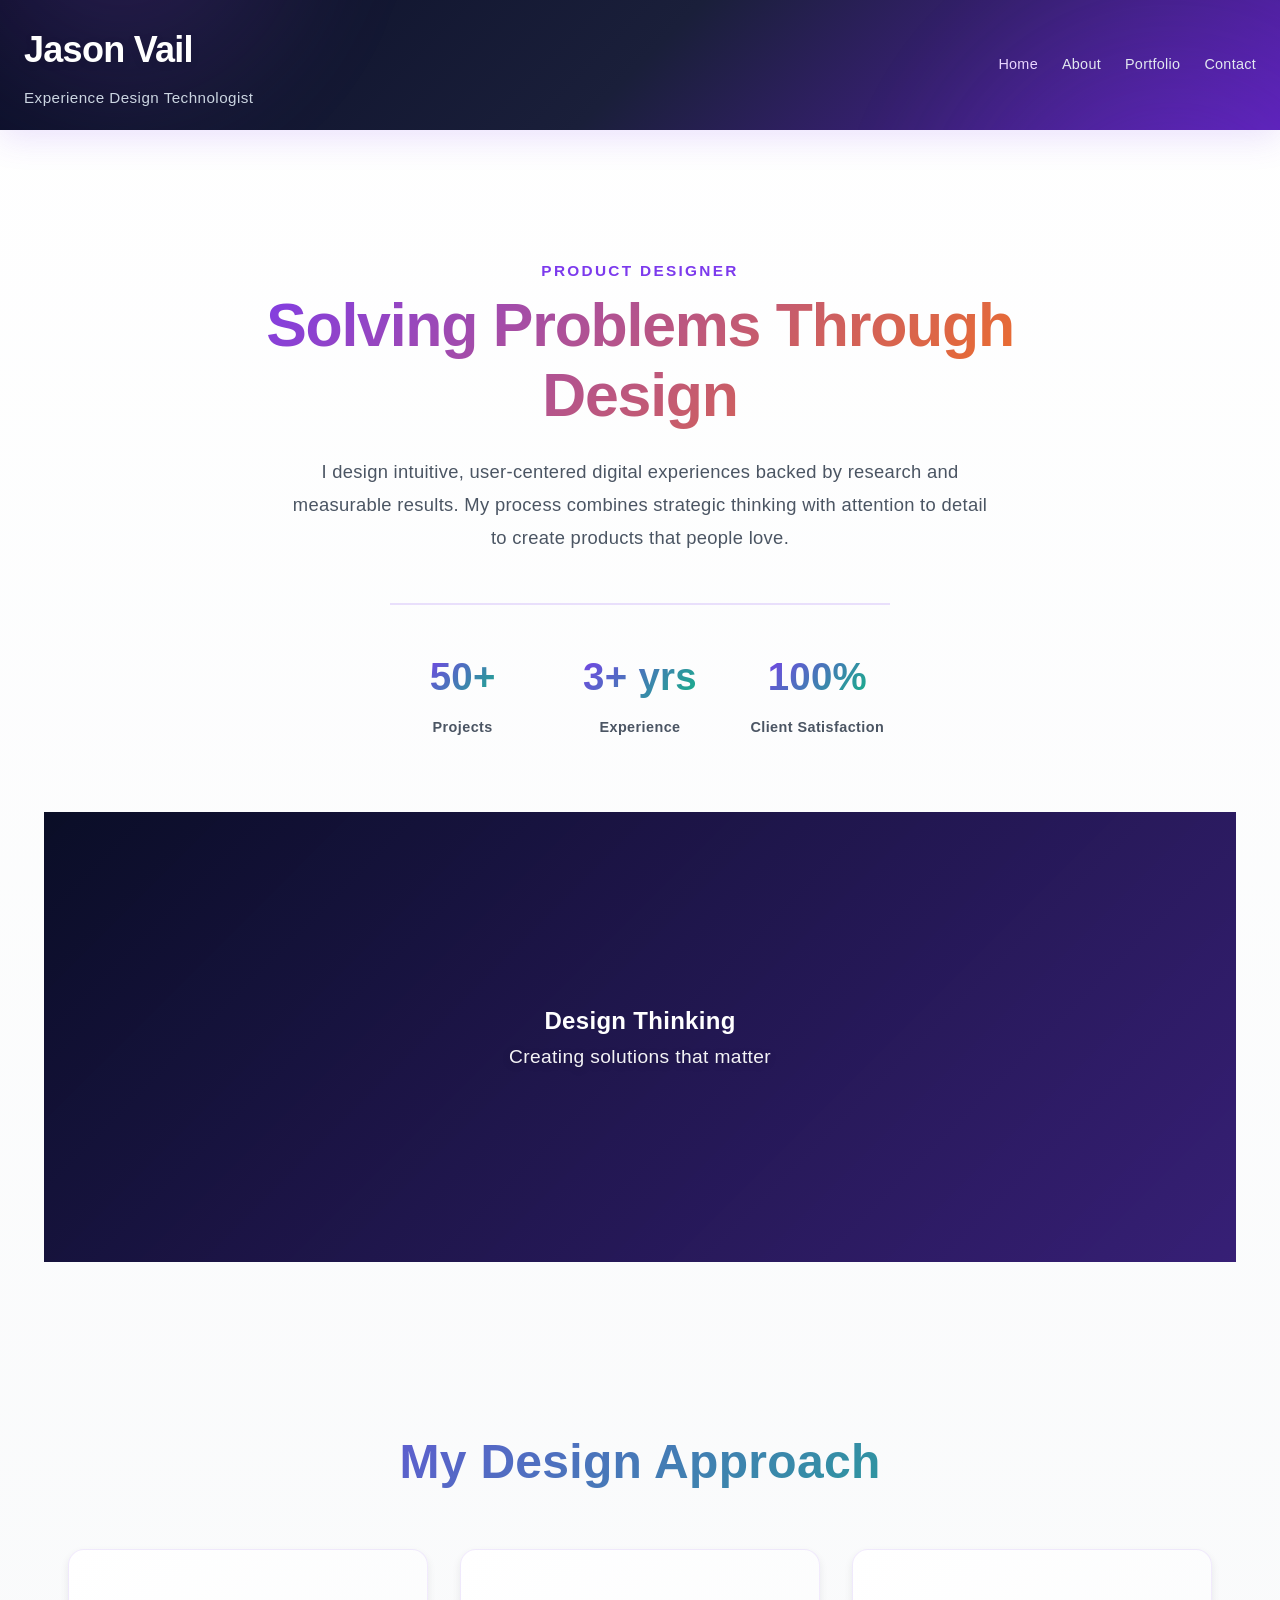
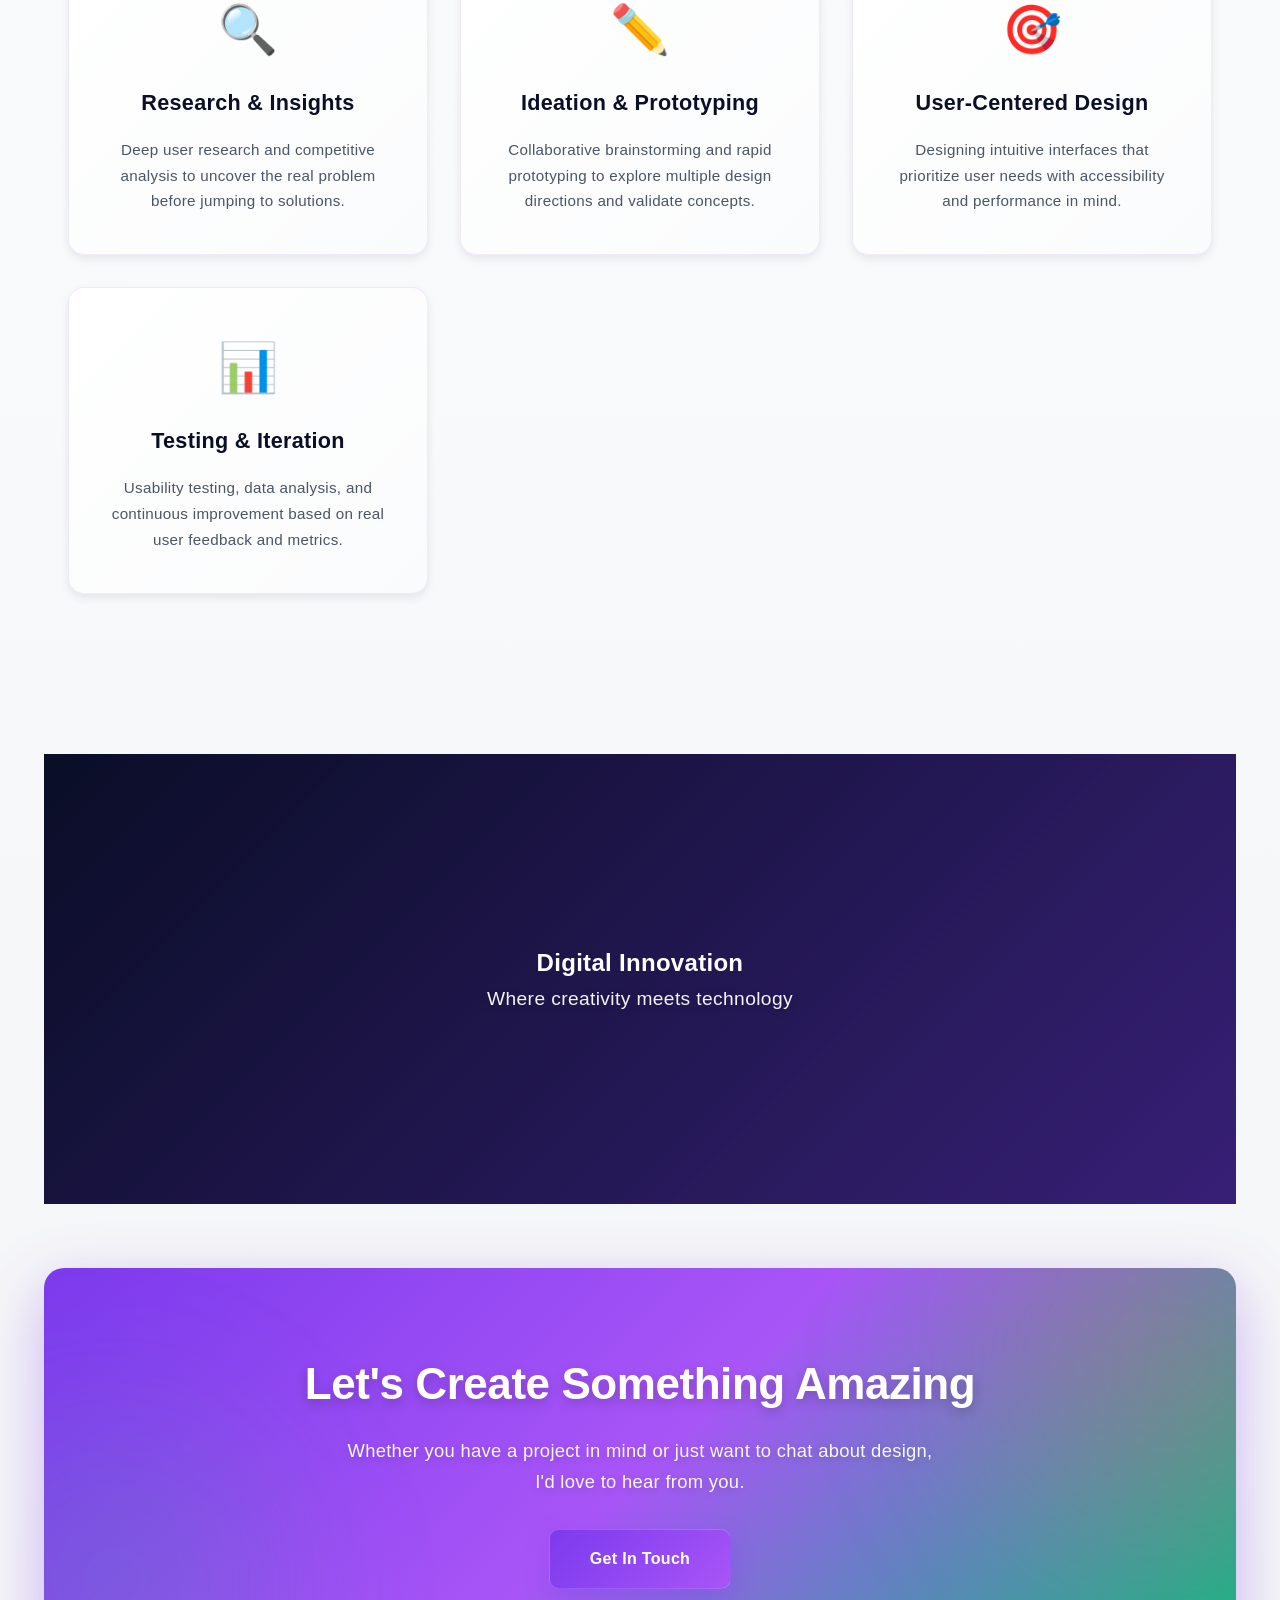
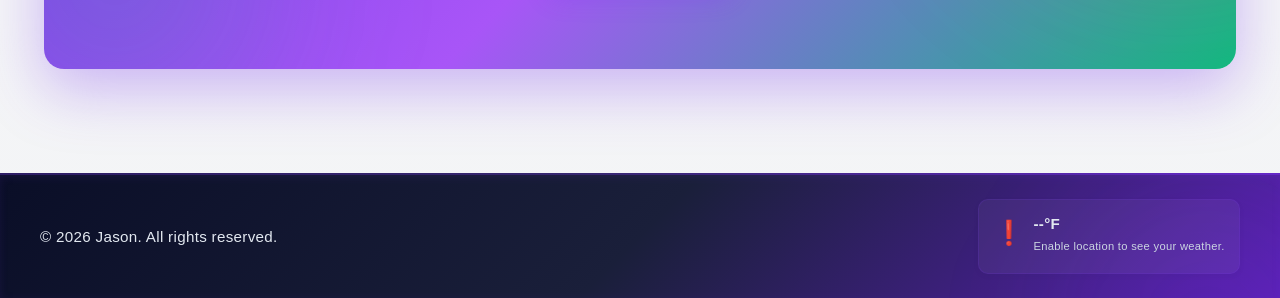
==== commit 8d1d83e9: "feat: update header content, preload images for optimization, and enhance parallax scrolling perform" ====
--- a/index.html
+++ b/index.html
@@ -6,6 +6,9 @@
     <meta name="description" content="Jason - Product Designer. Designing user-centered digital experiences backed by research and measurable results.">
     <title>Jason - Product Designer | UX Portfolio</title>
     <link rel="stylesheet" href="styles/styles.css">
+    <!-- Preload critical background images -->
+    <link rel="preload" as="image" href="https://images.unsplash.com/photo-1561070791-2526d30994b5?w=1200&h=600&fit=crop" media="(min-width: 768px)">
+    <link rel="preload" as="image" href="https://images.unsplash.com/photo-1552664730-d307ca884978?w=1200&h=600&fit=crop" media="(min-width: 768px)">
 </head>
 <body>
     <div id="header-placeholder"></div>
@@ -88,6 +91,7 @@
     <div id="footer-placeholder"></div>
     <script src="scripts/header-loader.js" defer></script>
     <script src="scripts/footer-loader.js" defer></script>
+    <script src="scripts/image-optimization.js" defer></script>
     <script src="scripts/parallax.js" defer></script>
 </body>
 </html>
--- a/styles/styles.css
+++ b/styles/styles.css
@@ -28,6 +28,25 @@
     box-sizing: border-box;
 }
 
+/* Loading state optimization */
+html.images-loading .parallax-section {
+    background-color: #0a0e27;
+    opacity: 0.95;
+}
+
+html:not(.images-loading) .parallax-section {
+    animation: imageLoadFadeIn 0.6s ease-out;
+}
+
+@keyframes imageLoadFadeIn {
+    from {
+        opacity: 0.95;
+    }
+    to {
+        opacity: 1;
+    }
+}
+
 html {
     scroll-behavior: smooth;
 }
@@ -795,6 +814,10 @@
     background-repeat: no-repeat;
     background-size: cover;
     overflow: hidden;
+    will-change: transform;
+    backface-visibility: hidden;
+    perspective: 1000px;
+    background-color: #0a0e27;
 }
 
 .parallax-overlay {
@@ -805,6 +828,7 @@
     height: 100%;
     background: linear-gradient(135deg, rgba(10, 14, 39, 0.7) 0%, rgba(124, 58, 237, 0.4) 100%);
     z-index: 1;
+    will-change: opacity;
 }
 
 .parallax-content {
@@ -813,6 +837,7 @@
     text-align: center;
     color: white;
     animation: fadeInUp 0.8s cubic-bezier(0.4, 0, 0.2, 1);
+    will-change: transform, opacity;
 }
 
 .parallax-content h3 {
